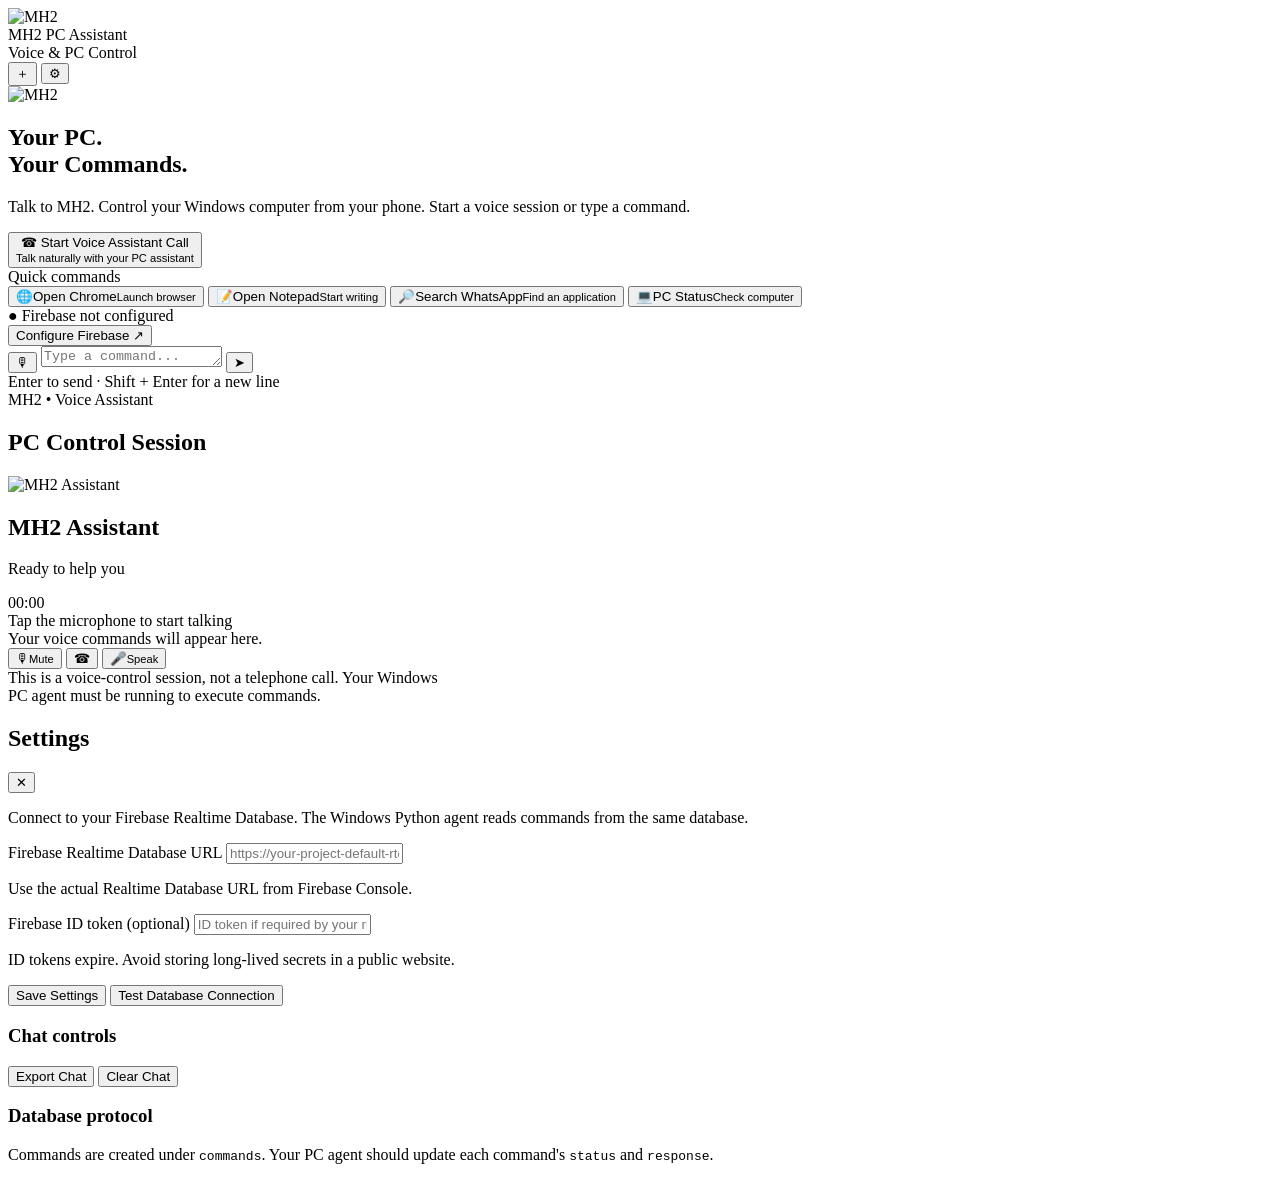
==== code/App/index.html @ 04223aa9 "Refactor index.html for improved structure and styling" ====
<!--under construction-->
<!DOCTYPE html>
<html lang="en">
<head>
<meta charset="UTF-8">
<meta name="viewport" content="width=device-width, initial-scale=1, viewport-fit=cover">
<meta name="theme-color" content="#051F20">
<meta name="description" content="MH2 PC Assistant - Voice control for your Windows PC.">
<title>MH2 PC Assistant</title>
<link rel="icon" href="https://i.pinimg.com/736x/78/8f/4a/788f4aac6662168309239d653f205979.jpg">
<link rel="preconnect" href="https://fonts.googleapis.com">
<link href="https://fonts.googleapis.com/css2?family=Inter:wght@400;500;600;700;800&display=swap" rel="stylesheet">
  
<link rel="stylesheet" herf="style.css">
  
</head>
<body>

<div class="app">
  <header class="header">
    <img class="logo" src="https://i.pinimg.com/736x/78/8f/4a/788f4aac6662168309239d653f205979.jpg" alt="MH2">
    <div class="brand">
      <div class="brand-name">MH2 PC Assistant</div>
      <div class="brand-sub"><span class="dot"></span><span id="headerStatus">Voice & PC Control</span></div>
    </div>
    <button class="icon-btn" id="newChatBtn" title="New chat" aria-label="New chat">＋</button>
    <button class="icon-btn" id="settingsBtn" title="Settings" aria-label="Settings">⚙</button>
  </header>

  <main class="chat" id="chat" aria-live="polite">
    <section class="welcome" id="welcome">
      <img class="hero-logo" src="https://i.pinimg.com/736x/78/8f/4a/788f4aac6662168309239d653f205979.jpg" alt="MH2">
      <h1>Your PC.<br><span>Your Commands.</span></h1>
      <p>Talk to MH2. Control your Windows computer from your phone. Start a voice session or type a command.</p>

      <div class="call-action">
        <button class="call-btn" id="startCallBtn">
          <span class="phone">☎</span>
          <span>Start Voice Assistant Call<br><small style="font-weight:400;color:var(--muted)">Talk naturally with your PC assistant</small></span>
        </button>
      </div>

      <div class="section-title">Quick commands</div>
      <div class="quick-grid">
        <button class="quick-btn" data-command="Open Chrome"><span class="quick-icon">🌐</span><span>Open Chrome<small>Launch browser</small></span></button>
        <button class="quick-btn" data-command="Open Notepad"><span class="quick-icon">📝</span><span>Open Notepad<small>Start writing</small></span></button>
        <button class="quick-btn" data-command="Search WhatsApp"><span class="quick-icon">🔎</span><span>Search WhatsApp<small>Find an application</small></span></button>
        <button class="quick-btn" data-command="Check PC status"><span class="quick-icon">💻</span><span>PC Status<small>Check computer</small></span></button>
      </div>
    </section>
    <div id="messages"></div>
  </main>

  <footer class="composer-wrap">
    <div class="connection-bar">
      <div class="connection-text" id="connectionText">● Firebase not configured</div>
      <button class="text-btn" id="connectionSettings">Configure Firebase ↗</button>
    </div>
    <form class="composer" id="composer">
      <button class="mic-btn" type="button" id="micBtn" title="Voice input" aria-label="Voice input">🎙</button>
      <textarea id="messageInput" rows="1" maxlength="3000" placeholder="Type a command..." aria-label="Command"></textarea>
      <button class="send-btn" id="sendBtn" type="submit" aria-label="Send">➤</button>
    </form>
    <div class="hint">Enter to send · Shift + Enter for a new line</div>
  </footer>
</div>

<!-- Phone-style call interface -->
<section class="call-screen" id="callScreen" aria-label="Voice assistant call">
  <div class="call-top">
    <div class="eyebrow">MH2 • Voice Assistant</div>
    <h2>PC Control Session</h2>
  </div>

  <div class="call-profile">
    <div class="call-avatar-wrap" id="callAvatarWrap">
      <img class="call-avatar" src="https://i.pinimg.com/736x/78/8f/4a/788f4aac6662168309239d653f205979.jpg" alt="MH2 Assistant">
    </div>
    <h1>MH2 Assistant</h1>
    <p id="callSubtitle">Ready to help you</p>
    <div class="call-timer" id="callTimer">00:00</div>
    <div class="voice-visual" aria-hidden="true">
      <span></span><span></span><span></span><span></span><span></span>
      <span></span><span></span><span></span><span></span><span></span>
      <span></span><span></span><span></span>
    </div>
    <div class="call-status" id="callStatus">Tap the microphone to start talking</div>
  </div>

  <div style="width:100%;max-width:430px">
    <div class="call-transcript" id="callTranscript">Your voice commands will appear here.</div>
    <div class="call-controls">
      <button class="call-control" id="callMuteBtn" aria-label="Mute voice">🎙<small id="muteLabel">Mute</small></button>
      <button class="end-call" id="endCallBtn" aria-label="End call">☎</button>
      <button class="call-control" id="callListenBtn" aria-label="Start listening">🎤<small>Speak</small></button>
    </div>
    <div class="call-note">This is a voice-control session, not a telephone call. Your Windows PC agent must be running to execute commands.</div>
  </div>
</section>

<div class="modal-backdrop" id="settingsModal" role="dialog" aria-modal="true" aria-labelledby="settingsTitle">
  <div class="modal">
    <div class="modal-head">
      <h2 id="settingsTitle">Settings</h2>
      <button class="icon-btn" id="closeSettings" aria-label="Close">✕</button>
    </div>
    <p>Connect to your Firebase Realtime Database. The Windows Python agent reads commands from the same database.</p>

    <form id="settingsForm">
      <label class="field-label" for="databaseUrl">Firebase Realtime Database URL</label>
      <input class="field" id="databaseUrl" type="url" placeholder="https://your-project-default-rtdb.firebaseio.com" required>
      <p class="field-note">Use the actual Realtime Database URL from Firebase Console.</p>

      <label class="field-label" for="authToken">Firebase ID token (optional)</label>
      <input class="field" id="authToken" type="password" autocomplete="off" placeholder="ID token if required by your rules">
      <p class="field-note">ID tokens expire. Avoid storing long-lived secrets in a public website.</p>

      <button class="primary" type="submit">Save Settings</button>
      <button class="secondary" type="button" id="testConnection">Test Database Connection</button>
    </form>

    <div class="settings-section">
      <h3>Chat controls</h3>
      <div class="modal-actions">
        <button class="secondary" type="button" id="exportChat">Export Chat</button>
        <button class="secondary" type="button" id="clearChat">Clear Chat</button>
      </div>
    </div>

    <div class="settings-section">
      <h3>Database protocol</h3>
      <p>Commands are created under <code>commands</code>. Your PC agent should update each command's <code>status</code> and <code>response</code>.</p>
    </div>
  </div>
</div>

<div class="toast" id="toast" role="status"></div>

<script>
"use strict";

const $ = id => document.getElementById(id);
const ICON = "https://i.pinimg.com/736x/78/8f/4a/788f4aac6662168309239d653f205979.jpg";

const STORAGE = {
  url: "mh2_pc_assistant_database_url",
  token: "mh2_pc_assistant_auth_token",
  messages: "mh2_pc_assistant_chat_history"
};

//* under construction*//
</script>
</body>
</html>
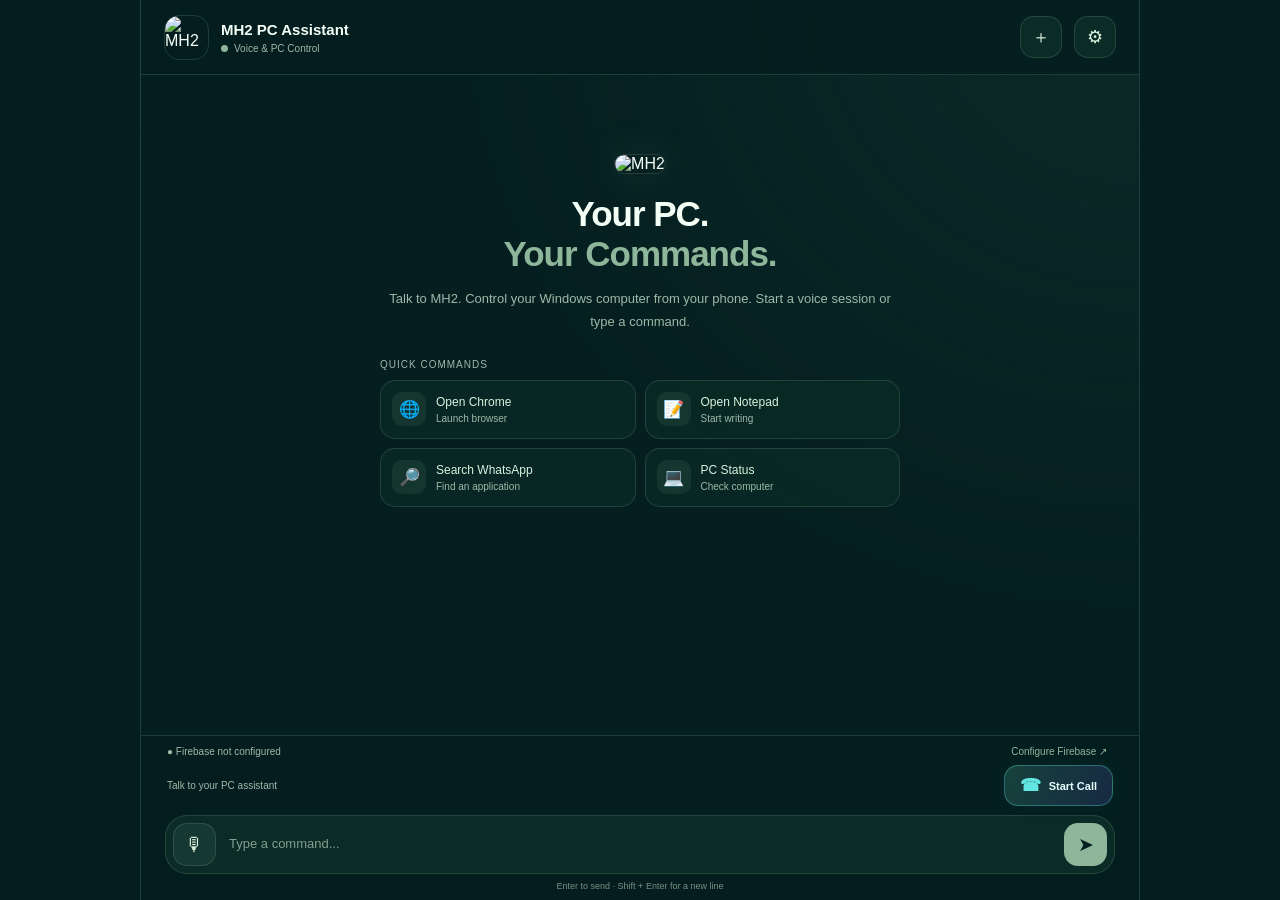
==== commit 124c3e00: "Update index.html" ====
--- a/code/App/index.html
+++ b/code/App/index.html
@@ -1,5 +1,4 @@
 
-<!--under construction-->
 <!DOCTYPE html>
 <html lang="en">
 <head>
@@ -11,12 +10,312 @@
 <link rel="icon" href="https://i.pinimg.com/736x/78/8f/4a/788f4aac6662168309239d653f205979.jpg">
 <link rel="preconnect" href="https://fonts.googleapis.com">
 <link href="https://fonts.googleapis.com/css2?family=Inter:wght@400;500;600;700;800&display=swap" rel="stylesheet">
-  
-<link rel="stylesheet" herf="style.css">
-  
+
+<style>
+:root {
+  --bg:#051F20;
+  --panel:#0B2B26;
+  --panel2:#163832;
+  --green:#8EB69B;
+  --light:#DAF1DE;
+  --muted:#9db9a8;
+  --line:rgba(142,182,155,.2);
+  --red:#ef6464;
+  --cyan:#63e6e2;
+  --violet:#a78bfa;
+}
+* { box-sizing:border-box }
+html,body {
+  margin:0;width:100%;height:100%;
+  background:var(--bg);color:#f4fff6;
+  font-family:Inter,Arial,sans-serif
+}
+body { overflow:hidden }
+button,textarea,input { font:inherit }
+button { cursor:pointer;touch-action:manipulation }
+button:focus-visible,textarea:focus-visible,input:focus-visible {
+  outline:2px solid var(--cyan);outline-offset:3px
+}
+button:disabled { opacity:.5;cursor:not-allowed }
+button:active { transform:scale(.96) }
+.app {
+  height:100dvh;max-width:1000px;margin:auto;
+  display:flex;flex-direction:column;position:relative;
+  background:radial-gradient(ellipse at top right,#16383266,transparent 48%),var(--bg)
+}
+.header {
+  min-height:75px;flex-shrink:0;display:flex;align-items:center;
+  gap:12px;padding:12px 16px;
+  padding-top:max(12px,env(safe-area-inset-top));
+  border-bottom:1px solid var(--line);background:#051f20ed;z-index:3
+}
+.logo {
+  width:45px;height:45px;object-fit:cover;
+  border-radius:15px;border:1px solid var(--line)
+}
+.brand { flex:1;min-width:0 }
+.brand-name { font-size:15px;font-weight:800 }
+.brand-sub {
+  display:flex;align-items:center;gap:6px;
+  margin-top:5px;color:var(--muted);font-size:10px
+}
+.dot { width:7px;height:7px;border-radius:50%;background:var(--green) }
+.icon-btn {
+  width:42px;height:42px;border-radius:14px;
+  border:1px solid var(--line);background:var(--panel);
+  color:var(--light);font-size:18px
+}
+.chat { flex:1;min-height:0;overflow-y:auto;padding:20px 15px;scroll-behavior:smooth }
+.welcome { max-width:520px;margin:6vh auto 28px;text-align:center }
+.hero-logo {
+  width:82px;height:82px;object-fit:cover;border-radius:26px;
+  border:1px solid var(--line);box-shadow:0 0 40px #8eb69b20
+}
+h1 { font-size:clamp(25px,5vw,35px);letter-spacing:-1px;margin:20px 0 10px }
+.welcome h1 span { color:var(--green) }
+.welcome p { font-size:13px;line-height:1.8;color:var(--muted) }
+.section-title {
+  text-align:left;font-size:10px;letter-spacing:1px;text-transform:uppercase;
+  color:var(--muted);margin:25px 0 10px
+}
+.quick-grid { display:grid;grid-template-columns:repeat(2,minmax(0,1fr));gap:9px }
+.quick-btn {
+  display:flex;align-items:center;gap:10px;min-height:59px;text-align:left;
+  padding:11px;border:1px solid var(--line);border-radius:15px;
+  background:#0b2b26b8;color:var(--light);font-size:12px
+}
+.quick-btn:hover { border-color:var(--green) }
+.quick-icon {
+  width:34px;height:34px;display:grid;place-items:center;
+  border-radius:10px;background:#8eb69b19;font-size:17px
+}
+.quick-btn small { display:block;color:var(--muted);font-size:10px;margin-top:4px }
+.message-row { display:flex;align-items:flex-end;gap:9px;margin:0 0 18px }
+.message-row.user { flex-direction:row-reverse }
+.avatar { width:32px;height:32px;object-fit:cover;border-radius:11px;flex-shrink:0 }
+.bot-avatar {
+  display:grid;place-items:center;background:var(--panel2);
+  border:1px solid var(--line)
+}
+.message-content { max-width:min(82%,600px);min-width:0 }
+.message-label { font-size:10px;color:var(--muted);margin:0 0 5px 3px }
+.user .message-label { text-align:right }
+.bubble {
+  padding:11px 14px;border:1px solid var(--line);
+  border-radius:5px 16px 16px 16px;background:var(--panel);
+  font-size:13px;line-height:1.7;white-space:pre-wrap;overflow-wrap:anywhere
+}
+.user .bubble { background:var(--panel2);border-radius:16px 5px 16px 16px }
+.meta { font-size:9px;color:var(--muted);margin:5px 3px }
+.user .meta { text-align:right }
+.msg-status { color:var(--green);font-size:10px;margin-top:5px }
+.composer-wrap {
+  flex-shrink:0;padding:9px 13px;
+  padding-bottom:max(9px,env(safe-area-inset-bottom));
+  border-top:1px solid var(--line);background:#051f20f5
+}
+.connection-bar {
+  display:flex;align-items:center;justify-content:space-between;
+  gap:8px;margin:0 2px 7px;font-size:10px;color:var(--muted)
+}
+.connection-text { overflow:hidden;text-overflow:ellipsis;white-space:nowrap }
+.text-btn { border:0;background:none;color:var(--green);font-size:10px }
+.composer { display:flex;align-items:flex-end;gap:8px;padding:7px;border:1px solid var(--line);border-radius:22px;background:var(--panel) }
+.composer:focus-within { border-color:#8eb69b88 }
+textarea {
+  flex:1;min-width:0;max-height:130px;min-height:42px;resize:none;
+  border:0;outline:0;background:transparent;color:#fff;
+  padding:10px 5px;font-size:13px;line-height:1.5
+}
+textarea::placeholder { color:#829e8e }
+.send-btn,.mic-btn {
+  width:43px;height:43px;flex-shrink:0;border:0;border-radius:14px;
+  display:grid;place-items:center;font-size:19px
+}
+.send-btn { background:var(--green);color:var(--bg) }
+.mic-btn { background:var(--panel2);color:var(--light);border:1px solid var(--line) }
+.mic-btn.recording { background:#7e3434;animation:pulse 1.2s infinite }
+.hint { text-align:center;font-size:9px;color:#759182;margin-top:7px }
+
+/* Call shortcut above the composer */
+.call-shortcut {
+  display:flex;align-items:center;justify-content:space-between;gap:10px;
+  padding:0 2px 9px
+}
+.call-shortcut-label { font-size:10px;color:var(--muted) }
+.call-shortcut-btn {
+  display:flex;align-items:center;justify-content:center;gap:8px;
+  border:1px solid #63e6e255;border-radius:14px;padding:9px 15px;
+  color:#e9ffff;background:linear-gradient(110deg,#16423c,#172a43);
+  box-shadow:0 0 18px #63e6e20b;transition:.2s;font-size:11px;font-weight:700
+}
+.call-shortcut-btn:hover {
+  border-color:var(--cyan);box-shadow:0 0 22px #63e6e225;transform:translateY(-1px)
+}
+.call-shortcut-btn .phone-icon { font-size:17px;color:var(--cyan) }
+.call-shortcut-btn.calling .phone-icon { animation:ringPhone 1s infinite }
+
+/* Full-screen smartphone call interface */
+.call-screen {
+  position:fixed;inset:0;z-index:40;display:none;flex-direction:column;
+  align-items:center;overflow-y:auto;overscroll-behavior:contain;
+  padding:22px 22px max(20px,env(safe-area-inset-bottom));
+  background:
+    radial-gradient(ellipse at 50% 18%,#31436e 0%,#183d3a 27%,#0b242a 57%,#051116 100%);
+  opacity:0;transition:opacity .25s
+}
+.call-screen.open { display:flex;opacity:1 }
+.call-top { text-align:center;width:100%;flex-shrink:0 }
+.call-top .eyebrow {
+  font-size:10px;letter-spacing:2px;color:var(--cyan);text-transform:uppercase
+}
+.call-top h2 { font-size:15px;margin:10px 0 0 }
+.call-mode { margin-top:9px;font-size:10px;color:#a9c7d1 }
+.call-profile {
+  display:flex;flex-direction:column;align-items:center;text-align:center;
+  margin:auto 0 14px;padding-top:20px
+}
+.call-avatar-wrap { position:relative;width:116px;height:116px;margin-bottom:21px }
+.call-avatar {
+  width:116px;height:116px;object-fit:cover;border-radius:50%;
+  border:2px solid #63e6e277;box-shadow:0 0 0 9px #63e6e20a,0 0 55px #63e6e21d
+}
+.call-avatar-wrap.active:before,.call-avatar-wrap.active:after {
+  content:"";position:absolute;inset:-9px;border:1px solid #63e6e255;
+  border-radius:50%;animation:ring 2.4s infinite;pointer-events:none
+}
+.call-avatar-wrap.active:after { animation-delay:1.2s }
+.call-profile h1 { font-size:27px;letter-spacing:-.6px;margin:0 0 8px }
+.call-profile p { font-size:12px;color:#a9c7d1;margin:0;min-height:18px }
+.call-timer {
+  font-size:13px;color:var(--cyan);margin-top:15px;
+  font-variant-numeric:tabular-nums;letter-spacing:1px
+}
+.voice-visual {
+  height:39px;display:flex;align-items:center;justify-content:center;
+  gap:4px;margin:8px 0
+}
+.voice-visual span {
+  display:block;width:3px;height:6px;border-radius:6px;
+  background:var(--cyan);opacity:.8
+}
+.call-screen.listening .voice-visual span { animation:wave .65s ease-in-out infinite alternate }
+.call-screen.listening .voice-visual span:nth-child(2n) { animation-delay:.2s }
+.call-screen.listening .voice-visual span:nth-child(3n) { animation-delay:.4s }
+.call-status { font-size:11px;color:#b1c9d1;min-height:17px;text-align:center }
+.call-transcript {
+  width:100%;max-width:430px;max-height:88px;overflow-y:auto;
+  padding:10px 13px;border:1px solid #63e6e222;border-radius:15px;
+  background:#05131b65;font-size:11px;line-height:1.7;text-align:center;
+  color:#e4f7f7;white-space:pre-wrap
+}
+.call-controls {
+  display:flex;align-items:flex-start;justify-content:center;
+  gap:clamp(10px,4vw,23px);margin-top:20px
+}
+.call-control-wrap { width:64px;text-align:center }
+.call-control {
+  width:56px;height:56px;border:1px solid #b8d8df26;border-radius:50%;
+  background:#e5f9ff12;color:#eafcff;font-size:20px;
+  display:grid;place-items:center;margin:auto;transition:.2s
+}
+.call-control:hover { background:#63e6e222;border-color:#63e6e288 }
+.call-control.active { background:#63e6e2;color:#052223;border-color:var(--cyan) }
+.control-label { display:block;font-size:9px;color:#c2d5d9;margin-top:8px }
+.end-call {
+  width:62px;height:62px;border:0;border-radius:50%;
+  background:#ee4655;color:white;font-size:25px;
+  box-shadow:0 8px 28px #e34f583b;transition:.2s
+}
+.end-call:hover { background:#ff5966;box-shadow:0 0 25px #e34f5855 }
+.call-note { font-size:9px;color:#799ba2;text-align:center;margin-top:16px;line-height:1.6;max-width:310px }
+
+/* Dial pad */
+.dialpad {
+  display:none;width:100%;max-width:310px;margin-top:17px;
+  grid-template-columns:repeat(3,1fr);gap:9px
+}
+.dialpad.open { display:grid;animation:fadeUp .2s ease }
+.dial-key {
+  height:47px;border-radius:15px;border:1px solid #a5d6df1c;
+  background:#e4fbff0c;color:#f1ffff;font-size:20px;transition:.15s
+}
+.dial-key small { display:block;font-size:8px;color:#a7c6ce;margin-top:1px }
+.dial-key:hover { border-color:var(--cyan);background:#63e6e219 }
+.recording-indicator {
+  display:none;align-items:center;justify-content:center;gap:7px;
+  margin-top:10px;color:#ff8e98;font-size:10px
+}
+.recording-indicator.active { display:flex }
+.recording-dot { width:7px;height:7px;border-radius:50%;background:#ff4c5d;animation:pulse 1s infinite }
+
+/* Settings */
+.modal-backdrop {
+  position:fixed;inset:0;z-index:50;display:none;align-items:flex-end;
+  justify-content:center;padding:12px;background:#000b;backdrop-filter:blur(7px)
+}
+.modal-backdrop.open { display:flex }
+.modal {
+  width:100%;max-width:470px;max-height:90dvh;overflow-y:auto;
+  border:1px solid var(--line);border-radius:24px;background:var(--panel);padding:21px
+}
+.modal-head { display:flex;align-items:center;justify-content:space-between }
+.modal h2 { font-size:19px;margin:0 }
+.modal p { font-size:12px;line-height:1.8;color:var(--muted) }
+.field-label { display:block;font-size:11px;margin:17px 0 7px;color:var(--light) }
+.field {
+  width:100%;padding:12px;border:1px solid var(--line);
+  border-radius:12px;background:var(--bg);color:white;font-size:12px
+}
+.field-note { font-size:10px!important }
+.primary,.secondary { width:100%;padding:12px;border-radius:12px;margin-top:10px;font-size:12px;font-weight:700 }
+.primary { background:var(--green);color:var(--bg);border:0 }
+.secondary { background:transparent;color:var(--light);border:1px solid var(--line) }
+.modal-actions { display:grid;grid-template-columns:1fr 1fr;gap:8px;margin-top:8px }
+.modal-actions button { margin:0 }
+.settings-section { border-top:1px solid var(--line);margin-top:20px;padding-top:14px }
+.settings-section h3 { font-size:12px }
+.settings-section p { font-size:11px }
+.toast {
+  position:fixed;bottom:105px;left:50%;transform:translate(-50%,12px);
+  opacity:0;pointer-events:none;background:var(--light);color:var(--bg);
+  padding:11px 16px;border-radius:12px;font-size:11px;font-weight:700;
+  z-index:80;transition:.2s;max-width:90%;text-align:center
+}
+.toast.show { opacity:1;transform:translate(-50%,0) }
+
+@keyframes ring { 0%{transform:scale(.92);opacity:.7} 100%{transform:scale(1.27);opacity:0} }
+@keyframes wave { from{height:5px} to{height:27px} }
+@keyframes pulse { 50%{box-shadow:0 0 0 5px #be4b4b22} }
+@keyframes ringPhone { 0%,100%{transform:rotate(0)} 25%{transform:rotate(-14deg)} 75%{transform:rotate(14deg)} }
+@keyframes fadeUp { from{opacity:0;transform:translateY(7px)} to{opacity:1;transform:translateY(0)} }
+
+@media(min-width:650px) {
+  .app { border-left:1px solid var(--line);border-right:1px solid var(--line) }
+  .header { padding-left:23px;padding-right:23px }
+  .chat { padding:25px 26px }
+  .composer-wrap { padding-left:24px;padding-right:24px }
+  .modal-backdrop { align-items:center }
+  .call-screen { justify-content:space-between;padding-top:27px }
+  .call-profile { margin:12px 0 }
+}
+@media(max-width:380px) {
+  .header { padding-left:9px;padding-right:9px }
+  .brand-name { font-size:13px }
+  .icon-btn { width:38px;height:38px }
+  .call-controls { gap:7px }
+  .call-control-wrap { width:57px }
+  .call-control { width:51px;height:51px }
+  .end-call { width:57px;height:57px }
+  .call-profile h1 { font-size:24px }
+}
+@media(prefers-reduced-motion:reduce) {
+  *,*::before,*::after { animation-duration:.01ms!important;transition-duration:.01ms!important }
+}
+</style>
 </head>
+
 <body>
-
 <div class="app">
   <header class="header">
     <img class="logo" src="https://i.pinimg.com/736x/78/8f/4a/788f4aac6662168309239d653f205979.jpg" alt="MH2">
@@ -33,14 +332,6 @@
       <img class="hero-logo" src="https://i.pinimg.com/736x/78/8f/4a/788f4aac6662168309239d653f205979.jpg" alt="MH2">
       <h1>Your PC.<br><span>Your Commands.</span></h1>
       <p>Talk to MH2. Control your Windows computer from your phone. Start a voice session or type a command.</p>
-
-      <div class="call-action">
-        <button class="call-btn" id="startCallBtn">
-          <span class="phone">☎</span>
-          <span>Start Voice Assistant Call<br><small style="font-weight:400;color:var(--muted)">Talk naturally with your PC assistant</small></span>
-        </button>
-      </div>
-
       <div class="section-title">Quick commands</div>
       <div class="quick-grid">
         <button class="quick-btn" data-command="Open Chrome"><span class="quick-icon">🌐</span><span>Open Chrome<small>Launch browser</small></span></button>
@@ -57,6 +348,12 @@
       <div class="connection-text" id="connectionText">● Firebase not configured</div>
       <button class="text-btn" id="connectionSettings">Configure Firebase ↗</button>
     </div>
+    <div class="call-shortcut">
+      <span class="call-shortcut-label">Talk to your PC assistant</span>
+      <button class="call-shortcut-btn" id="startCallBtn" aria-label="Start assistant call">
+        <span class="phone-icon">☎</span><span>Start Call</span>
+      </button>
+    </div>
     <form class="composer" id="composer">
       <button class="mic-btn" type="button" id="micBtn" title="Voice input" aria-label="Voice input">🎙</button>
       <textarea id="messageInput" rows="1" maxlength="3000" placeholder="Type a command..." aria-label="Command"></textarea>
@@ -66,36 +363,75 @@
   </footer>
 </div>
 
-<!-- Phone-style call interface -->
-<section class="call-screen" id="callScreen" aria-label="Voice assistant call">
+<!-- Smartphone-style call screen -->
+<section class="call-screen" id="callScreen" aria-label="Voice assistant call" aria-hidden="true">
   <div class="call-top">
-    <div class="eyebrow">MH2 • Voice Assistant</div>
-    <h2>PC Control Session</h2>
+    <div class="eyebrow">MH2 • PERSONAL ASSISTANT</div>
+    <h2>MH2 PC Assistant</h2>
+    <div class="call-mode">Simulated local voice session</div>
   </div>
 
   <div class="call-profile">
     <div class="call-avatar-wrap" id="callAvatarWrap">
-      <img class="call-avatar" src="https://i.pinimg.com/736x/78/8f/4a/788f4aac6662168309239d653f205979.jpg" alt="MH2 Assistant">
+      <img class="call-avatar" src="https://i.pinimg.com/736x/78/8f/4a/788f4aac6662168309239d653f205979.jpg" alt="MH2 PC Assistant">
     </div>
-    <h1>MH2 Assistant</h1>
-    <p id="callSubtitle">Ready to help you</p>
+    <h1>MH2 PC Assistant</h1>
+    <p id="callSubtitle">Preparing call...</p>
     <div class="call-timer" id="callTimer">00:00</div>
-    <div class="voice-visual" aria-hidden="true">
+    <div class="voice-visual" id="voiceVisual" aria-hidden="true">
       <span></span><span></span><span></span><span></span><span></span>
       <span></span><span></span><span></span><span></span><span></span>
       <span></span><span></span><span></span>
     </div>
-    <div class="call-status" id="callStatus">Tap the microphone to start talking</div>
+    <div class="call-status" id="callStatus">Connecting...</div>
   </div>
 
-  <div style="width:100%;max-width:430px">
-    <div class="call-transcript" id="callTranscript">Your voice commands will appear here.</div>
+  <div style="width:100%;max-width:430px;margin-top:auto">
+    <div class="call-transcript" id="callTranscript">Starting your voice session...</div>
+    <div class="recording-indicator" id="recordingIndicator">
+      <span class="recording-dot"></span><span>Recording active</span>
+    </div>
+
+    <div class="dialpad" id="dialpad" aria-label="Dial pad">
+      <button class="dial-key" data-digit="1">1<small>&nbsp;</small></button>
+      <button class="dial-key" data-digit="2">2<small>ABC</small></button>
+      <button class="dial-key" data-digit="3">3<small>DEF</small></button>
+      <button class="dial-key" data-digit="4">4<small>GHI</small></button>
+      <button class="dial-key" data-digit="5">5<small>JKL</small></button>
+      <button class="dial-key" data-digit="6">6<small>MNO</small></button>
+      <button class="dial-key" data-digit="7">7<small>PQRS</small></button>
+      <button class="dial-key" data-digit="8">8<small>TUV</small></button>
+      <button class="dial-key" data-digit="9">9<small>WXYZ</small></button>
+      <button class="dial-key" data-digit="*">*</button>
+      <button class="dial-key" data-digit="0">0<small>+</small></button>
+      <button class="dial-key" data-digit="#">#</button>
+    </div>
+
     <div class="call-controls">
-      <button class="call-control" id="callMuteBtn" aria-label="Mute voice">🎙<small id="muteLabel">Mute</small></button>
-      <button class="end-call" id="endCallBtn" aria-label="End call">☎</button>
-      <button class="call-control" id="callListenBtn" aria-label="Start listening">🎤<small>Speak</small></button>
+      <div class="call-control-wrap">
+        <button class="call-control" id="callMuteBtn" aria-label="Mute microphone" aria-pressed="false">🎙</button>
+        <span class="control-label" id="muteLabel">Mute</span>
+      </div>
+      <div class="call-control-wrap">
+        <button class="end-call" id="endCallBtn" aria-label="End call">☎</button>
+        <span class="control-label">End call</span>
+      </div>
+      <div class="call-control-wrap">
+        <button class="call-control" id="callSpeakerBtn" aria-label="Toggle speaker mode" aria-pressed="false">🔊</button>
+        <span class="control-label" id="speakerLabel">Speaker</span>
+      </div>
+      <div class="call-control-wrap">
+        <button class="call-control" id="callDialBtn" aria-label="Toggle dial pad" aria-pressed="false">▦</button>
+        <span class="control-label">Keypad</span>
+      </div>
+      <div class="call-control-wrap">
+        <button class="call-control" id="callRecordBtn" aria-label="Start call recording" aria-pressed="false">⏺</button>
+        <span class="control-label" id="recordLabel">Record</span>
+      </div>
     </div>
-    <div class="call-note">This is a voice-control session, not a telephone call. Your Windows PC agent must be running to execute commands.</div>
+    <div class="call-note" id="callNote">
+      Local voice session, not a telephone call. Speaker mode cannot force hardware routing in every browser.
+    </div>
   </div>
 </section>
 
@@ -106,20 +442,16 @@
       <button class="icon-btn" id="closeSettings" aria-label="Close">✕</button>
     </div>
     <p>Connect to your Firebase Realtime Database. The Windows Python agent reads commands from the same database.</p>
-
     <form id="settingsForm">
       <label class="field-label" for="databaseUrl">Firebase Realtime Database URL</label>
       <input class="field" id="databaseUrl" type="url" placeholder="https://your-project-default-rtdb.firebaseio.com" required>
       <p class="field-note">Use the actual Realtime Database URL from Firebase Console.</p>
-
       <label class="field-label" for="authToken">Firebase ID token (optional)</label>
       <input class="field" id="authToken" type="password" autocomplete="off" placeholder="ID token if required by your rules">
       <p class="field-note">ID tokens expire. Avoid storing long-lived secrets in a public website.</p>
-
       <button class="primary" type="submit">Save Settings</button>
       <button class="secondary" type="button" id="testConnection">Test Database Connection</button>
     </form>
-
     <div class="settings-section">
       <h3>Chat controls</h3>
       <div class="modal-actions">
@@ -127,10 +459,9 @@
         <button class="secondary" type="button" id="clearChat">Clear Chat</button>
       </div>
     </div>
-
     <div class="settings-section">
       <h3>Database protocol</h3>
-      <p>Commands are created under <code>commands</code>. Your PC agent should update each command's <code>status</code> and <code>response</code>.</p>
+      <p>Commands are created under <code>commands</code>. The PC agent should update each command's <code>status</code> and <code>response</code>.</p>
     </div>
   </div>
 </div>
@@ -149,7 +480,1940 @@
   messages: "mh2_pc_assistant_chat_history"
 };
 
-//* under construction*//
+const DATABASE_URL_PATTERN = /^https:\/\/[a-zA-Z0-9.-]+(?::\d+)?$/;
+const POLL_INTERVAL_MS = 1500;
+const COMMAND_TIMEOUT_MS = 45000;
+const DEFAULT_CONFIRMATION_SECONDS = 60;
+
+const STATUS_LABELS = {
+  queued: "Waiting for PC agent",
+  sent: "Sent to Firebase",
+  processing: "PC is processing",
+  completed: "Completed",
+  error: "Failed"
+};
+
+const state = {
+  databaseUrl: localStorage.getItem(STORAGE.url) || "",
+  authToken: localStorage.getItem(STORAGE.token) || "",
+  messages: [],
+  sending: false,
+  recognition: null,
+  recognitionBusy: false,
+  recording: false,
+  voiceSupported: false,
+  micPermissionDenied: false,
+  callActive: false,
+  callConnecting: false,
+  callConnected: false,
+  muted: false,
+  speakerMode: false,
+  callStartedAt: 0,
+  callTimer: null,
+  connectTimer: null,
+  pollers: new Map(),
+  awaitingPcResponse: false,
+  waitingForConfirmation: false,
+  pendingDangerousAction: null,
+  confirmPhrase: "",
+  confirmUntil: 0,
+  lastCommand: "",
+  audioContext: null,
+  ringOscillators: [],
+  ringLoopTimer: null,
+  recordingStream: null,
+  mediaRecorder: null,
+  recordingChunks: [],
+  recordedBlob: null,
+  callGeneration: 0,
+  speechGeneration: 0,
+  recognitionGeneration: 0,
+  listenTimer: null,
+  nextListenDelay: 0,
+  speechPromiseResolve: null,
+  activeCommandCount: 0,
+  typingMode: false,
+  typingText: "",
+  typingTarget: "",
+  lastCommandId: ""
+};
+
+try {
+  const history = JSON.parse(localStorage.getItem(STORAGE.messages) || "[]");
+  if (Array.isArray(history)) state.messages = history.slice(-100);
+} catch {
+  state.messages = [];
+}
+
+function toast(message) {
+  const element = $("toast");
+  if (!element) {
+    console.log(message);
+    return;
+  }
+
+  element.textContent = message;
+  element.classList.add("show");
+  clearTimeout(toast.timer);
+  toast.timer = setTimeout(() => element.classList.remove("show"), 2800);
+}
+
+function escapeHTML(value) {
+  return String(value).replace(/[&<>"']/g, ch => ({
+    "&": "&amp;",
+    "<": "&lt;",
+    ">": "&gt;",
+    '"': "&quot;",
+    "'": "&#39;"
+  })[ch]);
+}
+
+function saveHistory() {
+  try {
+    localStorage.setItem(
+      STORAGE.messages,
+      JSON.stringify(state.messages.slice(-100))
+    );
+  } catch {
+    toast("Could not save chat history.");
+  }
+}
+
+function timeLabel(timestamp) {
+  return new Date(timestamp).toLocaleTimeString([], {
+    hour: "2-digit",
+    minute: "2-digit"
+  });
+}
+
+function makeAvatar(role) {
+  return role === "user"
+    ? '<img class="avatar" src="' + ICON + '" alt="You">'
+    : '<div class="avatar bot-avatar">✦</div>';
+}
+
+function buildRow(message) {
+  const row = document.createElement("div");
+  row.className = "message-row " +
+    (message.role === "user" ? "user" : "bot");
+  row.dataset.messageId = message.id;
+
+  row.innerHTML =
+    makeAvatar(message.role) +
+    '<div class="message-content">' +
+      '<div class="message-label">' +
+        (message.role === "user" ? "You" : "MH2 Assistant") +
+      '</div>' +
+      '<div class="bubble">' + escapeHTML(message.text) + '</div>' +
+      '<div class="meta">' + timeLabel(message.timestamp) + '</div>' +
+      (message.status
+        ? '<div class="msg-status">' +
+            escapeHTML(STATUS_LABELS[message.status] || message.status) +
+          '</div>'
+        : "") +
+    '</div>';
+
+  return row;
+}
+
+function renderMessage(message) {
+  if (!$("messages")) return;
+  $("messages").appendChild(buildRow(message));
+}
+
+function renderAll() {
+  if (!$("messages")) return;
+
+  $("messages").replaceChildren();
+
+  if ($("welcome")) {
+    $("welcome").style.display = state.messages.length ? "none" : "";
+  }
+
+  state.messages.forEach(renderMessage);
+  scrollBottom();
+}
+
+function scrollBottom() {
+  requestAnimationFrame(() => {
+    if ($("chat")) $("chat").scrollTop = $("chat").scrollHeight;
+  });
+}
+
+function addMessage(role, text, extra = {}) {
+  const message = {
+    id: crypto.randomUUID
+      ? crypto.randomUUID()
+      : Date.now() + "-" + Math.random(),
+    role,
+    text: String(text),
+    timestamp: Date.now(),
+    ...extra
+  };
+
+  state.messages.push(message);
+  state.messages = state.messages.slice(-100);
+  saveHistory();
+
+  if ($("welcome")) $("welcome").style.display = "none";
+  renderMessage(message);
+  scrollBottom();
+
+  return message;
+}
+
+function updateMessage(id, changes) {
+  const message = state.messages.find(item => item.id === id);
+  if (!message) return;
+
+  Object.assign(message, changes);
+  saveHistory();
+
+  const old = $("messages")?.querySelector(
+    '[data-message-id="' + CSS.escape(id) + '"]'
+  );
+
+  if (!old) return;
+
+  old.replaceWith(buildRow(message));
+}
+
+function databaseEndpoint(path, query = {}) {
+  if (!state.databaseUrl) {
+    throw new Error("Configure Firebase in Settings first.");
+  }
+
+  const base = state.databaseUrl.trim().replace(/\/+$/, "");
+
+  if (!DATABASE_URL_PATTERN.test(base)) {
+    throw new Error("Enter a valid HTTPS Firebase Database URL.");
+  }
+
+  const url = base + "/" +
+    path.replace(/^\/+/, "").replace(/\/+$/, "") + ".json";
+
+  const params = new URLSearchParams();
+
+  if (state.authToken) params.set("auth", state.authToken);
+
+  Object.entries(query).forEach(([key, value]) => {
+    params.set(key, value);
+  });
+
+  const queryString = params.toString();
+  return queryString ? url + "?" + queryString : url;
+}
+
+async function databaseRequest(path, options = {}, query = {}) {
+  const response = await fetch(databaseEndpoint(path, query), {
+    ...options,
+    headers: {
+      "Content-Type": "application/json",
+      ...(options.headers || {})
+    },
+    cache: "no-store"
+  });
+
+  const raw = await response.text();
+  let data = null;
+
+  try {
+    data = raw ? JSON.parse(raw) : null;
+  } catch {
+    data = raw;
+  }
+
+  if (!response.ok) {
+    throw new Error(
+      data && typeof data === "object" && data.error
+        ? data.error
+        : "Firebase HTTP " + response.status
+    );
+  }
+
+  if (data && typeof data === "object" && data.error) {
+    throw new Error(data.error);
+  }
+
+  return data;
+}
+
+function updateConnection(text, mode = "") {
+  if ($("connectionText")) {
+    $("connectionText").textContent = "● " + (
+      text ||
+      (state.databaseUrl
+        ? "Firebase configured"
+        : "Firebase not configured")
+    );
+
+    $("connectionText").style.color =
+      mode === "error" ? "#ef6464" :
+      mode === "connected" ? "var(--green)" :
+      "var(--muted)";
+  }
+
+  if ($("headerStatus")) {
+    $("headerStatus").textContent = state.callActive
+      ? state.callConnected ? "Voice session active" : "Connecting..."
+      : state.databaseUrl ? "Firebase configured" : "Voice & PC Control";
+  }
+}
+
+function updateCallTranscript(text) {
+  if ($("callTranscript")) $("callTranscript").textContent = text;
+}
+
+function setCallSubtitle(text) {
+  if ($("callSubtitle")) $("callSubtitle").textContent = text;
+  if ($("callStatus")) $("callStatus").textContent = text;
+}
+
+function startCallTimer() {
+  clearInterval(state.callTimer);
+  state.callStartedAt = Date.now();
+
+  if ($("callTimer")) $("callTimer").textContent = "00:00";
+
+  state.callTimer = setInterval(() => {
+    if (!state.callActive || !state.callConnected) return;
+
+    const elapsed = Math.floor(
+      (Date.now() - state.callStartedAt) / 1000
+    );
+
+    if ($("callTimer")) {
+      $("callTimer").textContent =
+        String(Math.floor(elapsed / 60)).padStart(2, "0") + ":" +
+        String(elapsed % 60).padStart(2, "0");
+    }
+  }, 1000);
+}
+
+function cancelListenRestart() {
+  clearTimeout(state.listenTimer);
+  state.listenTimer = null;
+}
+
+function clearConfirmation() {
+  state.waitingForConfirmation = false;
+  state.pendingDangerousAction = null;
+  state.confirmPhrase = "";
+  state.confirmUntil = 0;
+}
+
+function stopSpeech() {
+  state.speechGeneration++;
+
+  if ("speechSynthesis" in window) {
+    window.speechSynthesis.cancel();
+  }
+
+  if (state.speechPromiseResolve) {
+    const resolve = state.speechPromiseResolve;
+    state.speechPromiseResolve = null;
+    resolve(false);
+  }
+}
+
+function splitSpeech(text) {
+  const parts = String(text).replace(/\s+/g, " ").match(/[^.!?]+[.!?]*/g) || [];
+  const chunks = [];
+  let current = "";
+
+  parts.forEach(part => {
+    if (current && (current + part).length > 180) {
+      chunks.push(current.trim());
+      current = part;
+    } else {
+      current += part;
+    }
+  });
+
+  if (current.trim()) chunks.push(current.trim());
+  return chunks;
+}
+
+function speak(text) {
+  if (
+    !("speechSynthesis" in window) ||
+    state.muted ||
+    !state.callActive ||
+    !state.callConnected ||
+    !String(text).trim()
+  ) {
+    return Promise.resolve(false);
+  }
+
+  stopSpeech();
+
+  if (state.recognitionBusy) {
+    try { state.recognition?.abort(); } catch {}
+  }
+
+  const generation = state.callGeneration;
+  const speechId = state.speechGeneration;
+  const chunks = splitSpeech(text);
+
+  if (!chunks.length) return Promise.resolve(false);
+
+  return new Promise(resolve => {
+    let settled = false;
+    let watchdog;
+
+    const finish = result => {
+      if (settled) return;
+      settled = true;
+      clearTimeout(watchdog);
+
+      if (state.speechPromiseResolve === finish) {
+        state.speechPromiseResolve = null;
+      }
+
+      resolve(result);
+    };
+
+    state.speechPromiseResolve = finish;
+
+    watchdog = setTimeout(
+      () => finish(false),
+      Math.max(20000, String(text).length * 250)
+    );
+
+    const stale = () =>
+      generation !== state.callGeneration ||
+      speechId !== state.speechGeneration;
+
+    chunks.forEach((chunk, index) => {
+      const utterance = new SpeechSynthesisUtterance(chunk);
+
+      utterance.lang = "en-US";
+      utterance.rate = 0.96;
+      utterance.pitch = 1.02;
+
+      if (index === 0) {
+        utterance.onstart = () => {
+          if (stale() || !state.callActive) {
+            finish(false);
+            return;
+          }
+
+          setCallSubtitle("MH2 is speaking...");
+          $("callScreen")?.classList.remove("listening");
+        };
+      }
+
+      utterance.onend = () => {
+        if (stale()) {
+          finish(false);
+          return;
+        }
+
+        if (index === chunks.length - 1) {
+          if (state.callActive && state.callConnected && !state.muted) {
+            setCallSubtitle("Ready for your next command");
+          }
+
+          finish(true);
+        }
+      };
+
+      utterance.onerror = () => finish(false);
+
+      try {
+        window.speechSynthesis.speak(utterance);
+      } catch {
+        finish(false);
+      }
+    });
+  });
+}
+
+function resumeCallListening(delay = 700) {
+  cancelListenRestart();
+
+  if (
+    !state.callActive ||
+    !state.callConnected ||
+    state.muted ||
+    state.awaitingPcResponse ||
+    state.micPermissionDenied
+  ) return;
+
+  const generation = state.callGeneration;
+
+  state.listenTimer = setTimeout(() => {
+    state.listenTimer = null;
+
+    if (
+      generation !== state.callGeneration ||
+      !state.callActive ||
+      !state.callConnected ||
+      state.muted ||
+      state.awaitingPcResponse ||
+      state.micPermissionDenied
+    ) return;
+
+    if ("speechSynthesis" in window && window.speechSynthesis.speaking) {
+      resumeCallListening(500);
+      return;
+    }
+
+    startListening(true);
+  }, delay);
+}
+
+function startListening(silent = false) {
+  if (!state.callActive || !state.callConnected) {
+    if (!silent) toast("Wait until the call connects.");
+    return;
+  }
+
+  if (state.muted) {
+    if (!silent) toast("Unmute the microphone first.");
+    return;
+  }
+
+  if (state.awaitingPcResponse) {
+    if (!silent) toast("Wait for the current PC command.");
+    return;
+  }
+
+  if (state.micPermissionDenied) {
+    if (!silent) toast("Allow microphone access in browser settings.");
+    return;
+  }
+
+  if (!state.recognition) {
+    if (!silent) toast("Voice recognition is unavailable.");
+    return;
+  }
+
+  if (state.recognitionBusy) return;
+
+  if ("speechSynthesis" in window && window.speechSynthesis.speaking) {
+    resumeCallListening(600);
+    return;
+  }
+
+  cancelListenRestart();
+
+  try {
+    state.recognitionGeneration++;
+    state.recognition.start();
+  } catch (error) {
+    console.warn(error);
+    resumeCallListening(1200);
+
+    if (!silent) toast("Microphone is busy. Try again shortly.");
+  }
+}
+
+async function startRinging() {
+  stopRinging();
+
+  const AudioContextClass = window.AudioContext || window.webkitAudioContext;
+  if (!AudioContextClass) return;
+
+  try {
+    if (!state.audioContext || state.audioContext.state === "closed") {
+      state.audioContext = new AudioContextClass();
+    }
+
+    await state.audioContext.resume();
+
+    if (!state.callActive || state.callConnected) return;
+
+    const ctx = state.audioContext;
+
+    const ringOnce = () => {
+      if (
+        !state.callActive ||
+        state.callConnected ||
+        ctx.state === "closed"
+      ) return;
+
+      const start = ctx.currentTime;
+      const gain = ctx.createGain();
+
+      gain.gain.setValueAtTime(0.0001, start);
+      gain.gain.linearRampToValueAtTime(0.06, start + 0.04);
+      gain.gain.setValueAtTime(0.06, start + 0.42);
+      gain.gain.linearRampToValueAtTime(0.0001, start + 0.52);
+      gain.gain.setValueAtTime(0.0001, start + 0.62);
+      gain.gain.linearRampToValueAtTime(0.06, start + 0.66);
+      gain.gain.setValueAtTime(0.06, start + 1.04);
+      gain.gain.linearRampToValueAtTime(0.0001, start + 1.14);
+      gain.connect(ctx.destination);
+
+      [440, 480].forEach(freq => {
+        const osc = ctx.createOscillator();
+        osc.type = "sine";
+        osc.frequency.value = freq;
+        osc.connect(gain);
+        osc.start(start);
+        osc.stop(start + 1.16);
+        state.ringOscillators.push(osc);
+
+        osc.onended = () => {
+          try { osc.disconnect(); } catch {}
+          state.ringOscillators =
+            state.ringOscillators.filter(item => item !== osc);
+        };
+      });
+    };
+
+    ringOnce();
+    state.ringLoopTimer = setInterval(ringOnce, 3000);
+  } catch (error) {
+    console.warn(error);
+  }
+}
+
+function stopRinging() {
+  clearInterval(state.ringLoopTimer);
+  state.ringLoopTimer = null;
+
+  state.ringOscillators.forEach(osc => {
+    try { osc.stop(); } catch {}
+    try { osc.disconnect(); } catch {}
+  });
+
+  state.ringOscillators = [];
+}
+
+function showCallScreen() {
+  $("callScreen")?.classList.add("open");
+  $("callScreen")?.setAttribute("aria-hidden", "false");
+  $("startCallBtn")?.classList.add("calling");
+}
+
+function hideCallScreen() {
+  $("callScreen")?.classList.remove("open", "listening");
+  $("callScreen")?.setAttribute("aria-hidden", "true");
+  $("startCallBtn")?.classList.remove("calling");
+}
+
+async function startCall() {
+  if (state.callActive) return;
+
+  if (!state.voiceSupported) {
+    toast("Voice recognition is not supported. Try Chrome or Edge.");
+    return;
+  }
+
+  if (!state.databaseUrl) {
+    openSettings();
+    toast("Configure Firebase before starting a voice session.");
+    return;
+  }
+
+  cancelListenRestart();
+  stopSpeech();
+
+  state.callGeneration++;
+  state.callActive = true;
+  state.callConnecting = true;
+  state.callConnected = false;
+  state.muted = false;
+  state.speakerMode = false;
+  state.awaitingPcResponse = false;
+  state.typingMode = false;
+  state.typingText = "";
+  state.typingTarget = "";
+  state.nextListenDelay = 0;
+  state.micPermissionDenied = false;
+  clearConfirmation();
+
+  showCallScreen();
+
+  $("callAvatarWrap")?.classList.add("active");
+  $("callMuteBtn")?.classList.remove("active");
+  $("callSpeakerBtn")?.classList.remove("active");
+  $("callDialBtn")?.classList.remove("active");
+  $("callRecordBtn")?.classList.remove("active");
+  $("dialpad")?.classList.remove("open");
+
+  $("callMuteBtn")?.setAttribute("aria-pressed", "false");
+  $("callSpeakerBtn")?.setAttribute("aria-pressed", "false");
+  $("callDialBtn")?.setAttribute("aria-pressed", "false");
+
+  if ($("muteLabel")) $("muteLabel").textContent = "Mute";
+  if ($("speakerLabel")) $("speakerLabel").textContent = "Speaker";
+  if ($("callTimer")) $("callTimer").textContent = "00:00";
+
+  updateCallTranscript("Calling MH2 PC Assistant...");
+  setCallSubtitle("Connecting...");
+  updateConnection("Voice session connecting");
+  startRinging();
+
+  const generation = state.callGeneration;
+
+  state.connectTimer = setTimeout(async () => {
+    if (!state.callActive || generation !== state.callGeneration) return;
+
+    stopRinging();
+    state.callConnecting = false;
+    state.callConnected = true;
+
+    startCallTimer();
+    setCallSubtitle("Connected · Local voice session");
+    updateCallTranscript("MH2: Hello.");
+    updateConnection("Voice session active", "connected");
+
+    await speak("Hello. ");
+
+    if (
+      state.callActive &&
+      state.callConnected &&
+      !state.muted &&
+      generation === state.callGeneration
+    ) {
+      setCallSubtitle("Ready for your command");
+      resumeCallListening(700);
+    }
+  }, 1500);
+}
+
+async function endCall() {
+  if (!state.callActive) {
+    hideCallScreen();
+    return;
+  }
+
+  state.callGeneration++;
+  state.callActive = false;
+  state.callConnecting = false;
+  state.callConnected = false;
+  state.recording = false;
+  state.recognitionBusy = false;
+  state.muted = false;
+  state.awaitingPcResponse = false;
+  state.typingMode = false;
+  state.typingText = "";
+  state.nextListenDelay = 0;
+  clearConfirmation();
+
+  cancelListenRestart();
+  clearTimeout(state.connectTimer);
+  state.connectTimer = null;
+
+  stopRinging();
+  stopSpeech();
+  clearInterval(state.callTimer);
+  state.callTimer = null;
+
+  try { state.recognition?.abort(); } catch {}
+  await stopRecording(false);
+
+  $("callAvatarWrap")?.classList.remove("active");
+  $("callMuteBtn")?.classList.remove("active");
+  $("callSpeakerBtn")?.classList.remove("active");
+  $("callRecordBtn")?.classList.remove("active");
+  $("micBtn")?.classList.remove("recording");
+  $("recordingIndicator")?.classList.remove("active");
+
+  if ($("recordLabel")) $("recordLabel").textContent = "Record";
+  if ($("muteLabel")) $("muteLabel").textContent = "Mute";
+
+  $("callMuteBtn")?.setAttribute("aria-pressed", "false");
+  $("callSpeakerBtn")?.setAttribute("aria-pressed", "false");
+
+  hideCallScreen();
+  updateConnection(
+    state.databaseUrl ? "Firebase configured" : "Firebase not configured"
+  );
+
+  toast("Call ended.");
+}
+
+function setupRecognition() {
+  const SpeechRecognition =
+    window.SpeechRecognition || window.webkitSpeechRecognition;
+
+  if (!SpeechRecognition) {
+    state.voiceSupported = false;
+
+    if ($("micBtn")) {
+      $("micBtn").disabled = true;
+      $("micBtn").title = "Use Chrome or Edge for voice recognition";
+    }
+
+    return;
+  }
+
+  state.voiceSupported = true;
+
+  const recognition = new SpeechRecognition();
+  recognition.lang = "en-US";
+  recognition.continuous = false;
+  recognition.interimResults = true;
+  recognition.maxAlternatives = 1;
+  state.recognition = recognition;
+
+  recognition.onstart = () => {
+    state.recording = true;
+    state.recognitionBusy = true;
+    state.micPermissionDenied = false;
+
+    $("micBtn")?.classList.add("recording");
+
+    if (state.callActive && state.callConnected) {
+      $("callScreen")?.classList.add("listening");
+      setCallSubtitle("Listening...");
+    } else if (!state.callActive) {
+      toast("Listening...");
+    }
+  };
+
+  recognition.onresult = event => {
+    let finalText = "";
+    let interimText = "";
+
+    for (let i = event.resultIndex; i < event.results.length; i++) {
+      const transcript = event.results[i][0].transcript;
+
+      if (event.results[i].isFinal) finalText += transcript;
+      else interimText += transcript;
+    }
+
+    if (state.callActive) {
+      updateCallTranscript(
+        finalText ? "You: " + finalText : "You: " + interimText
+      );
+    } else if ($("messageInput")) {
+      $("messageInput").value = finalText || interimText;
+      resizeInput();
+    }
+
+    if (!finalText.trim()) return;
+
+    const command = finalText.trim();
+
+    if (state.callActive) {
+      handleVoiceCommand(command);
+    } else {
+      sendCommand(parseGeneralCommand(command) || command, "voice", command);
+
+      if ($("messageInput")) {
+        $("messageInput").value = "";
+        resizeInput();
+      }
+    }
+
+    try { recognition.stop(); } catch {}
+  };
+
+  recognition.onerror = event => {
+    console.warn("Speech recognition error:", event.error);
+
+    if (
+      event.error === "not-allowed" ||
+      event.error === "service-not-allowed"
+    ) {
+      state.micPermissionDenied = true;
+
+      if (state.callActive) {
+        setCallSubtitle("Microphone permission denied");
+      }
+
+      toast("Allow microphone access in browser settings.");
+      return;
+    }
+
+    if (event.error === "audio-capture") {
+      state.nextListenDelay = 4000;
+
+      if (state.callActive) setCallSubtitle("No microphone detected");
+      toast("Check that your microphone is connected.");
+      return;
+    }
+
+    if (event.error === "network") {
+      state.nextListenDelay = 2500;
+
+      if (state.callActive) {
+        setCallSubtitle("Voice service unavailable. Retrying...");
+      }
+      return;
+    }
+
+    if (
+      event.error !== "aborted" &&
+      event.error !== "no-speech" &&
+      state.callActive
+    ) {
+      setCallSubtitle("Voice error. Retrying...");
+    }
+  };
+
+  recognition.onend = () => {
+    state.recording = false;
+    state.recognitionBusy = false;
+
+    $("micBtn")?.classList.remove("recording");
+    $("callScreen")?.classList.remove("listening");
+
+    const delay = state.nextListenDelay || 700;
+    state.nextListenDelay = 0;
+
+    if (
+      state.callActive &&
+      state.callConnected &&
+      !state.muted &&
+      !state.awaitingPcResponse &&
+      !state.micPermissionDenied
+    ) {
+      resumeCallListening(delay);
+    }
+  };
+}
+
+function normalizeCommand(command) {
+  return String(command || "")
+    .toLowerCase()
+    .trim()
+    .replace(/[.!?,]+$/g, "")
+    .replace(/\s+/g, " ");
+}
+
+function parseTypingCommand(command) {
+  const text = String(command).trim();
+  const lower = normalizeCommand(text);
+
+  if (/^(type end|typing end|stop typing|finish typing|typing stop|type stop)$/.test(lower)) {
+    return { action: "type_end" };
+  }
+
+  if (/^(send message|send it|send now|press enter|submit message)$/.test(lower)) {
+    return { action: "type_send" };
+  }
+
+  if (/^(type now|start typing|begin typing|typing start)$/.test(lower)) {
+    return { action: "type_start" };
+  }
+
+  const targetMatch = text.match(
+    /^(?:type in|typing in|start typing in|type into)\s+(.+)$/i
+  );
+
+  if (targetMatch) {
+    return {
+      action: "type_target",
+      target: targetMatch[1].trim()
+    };
+  }
+
+  const typeMatch = text.match(/^(?:type|write|enter text)\s+(.+)$/i);
+
+  if (typeMatch) {
+    return {
+      action: "type_text",
+      text: typeMatch[1]
+    };
+  }
+
+  return null;
+}
+
+function normalizeTargetName(target) {
+  const t = normalizeCommand(target);
+
+  if (/whatsapp|whats app/.test(t)) return "whatsapp";
+  if (/word|microsoft word|ms word/.test(t)) return "word";
+  if (/notepad|text editor/.test(t)) return "notepad";
+  if (/browser|chrome|google chrome/.test(t)) return "chrome";
+  if (/recycle bin|recyclebin/.test(t)) return "recycle_bin";
+  if (/file manager|file explorer|explorer/.test(t)) return "file_manager";
+  if (/desktop/.test(t)) return "desktop";
+  if (/search box|search bar/.test(t)) return "search";
+  if (/address bar|url bar/.test(t)) return "address_bar";
+
+  return t;
+}
+
+function isTypingEnd(command) {
+  return /^(type end|typing end|stop typing|finish typing|typing stop|type stop)$/i
+    .test(normalizeCommand(command));
+}
+
+function dispatchVoice(mapped, display) {
+  state.awaitingPcResponse = true;
+  cancelListenRestart();
+  updateCallTranscript("You: " + display);
+  setCallSubtitle("Sending command to your PC...");
+  sendCommand(mapped, "voice", display);
+}
+
+function handleTypingCommand(command) {
+  const parsed = parseTypingCommand(command);
+
+  if (!parsed) return false;
+
+  if (parsed.action === "type_end") {
+    state.typingMode = false;
+    state.typingText = "";
+    dispatchVoice("TYPE_END", command);
+    return true;
+  }
+
+  if (parsed.action === "type_start") {
+    state.typingMode = true;
+    state.typingText = "";
+    state.typingTarget = "";
+    state.awaitingPcResponse = false;
+
+    const message =
+      "Typing mode started. Dictate your text. Say type end when finished.";
+
+    updateCallTranscript("MH2: " + message);
+    setCallSubtitle("Typing mode active");
+    addMessage("assistant", message);
+    speak(message);
+
+    return true;
+  }
+
+  if (parsed.action === "type_target") {
+    state.typingTarget = normalizeTargetName(parsed.target);
+    state.typingMode = true;
+    state.typingText = "";
+
+    dispatchVoice("TYPE_TARGET " + state.typingTarget, command);
+    return true;
+  }
+
+  if (parsed.action === "type_text") {
+    dispatchVoice("TYPE_TEXT " + parsed.text, command);
+    return true;
+  }
+
+  if (parsed.action === "type_send") {
+    dispatchVoice("TYPE_SEND", command);
+    return true;
+  }
+
+  return false;
+}
+
+function parseGeneralCommand(command) {
+  const original = String(command || "").trim();
+  const lower = normalizeCommand(original);
+
+  if (!lower) return null;
+
+  if (/^(open|show|launch|start)\s+(file manager|file explorer|windows explorer|explorer|my computer|this pc)$/.test(lower)) {
+    return "OPEN_FILE_MANAGER";
+  }
+
+  const driveMatch = lower.match(
+    /^(?:open|show|go to)\s+(?:([a-z]) drive|drive ([a-z])|local disk ([a-z])|([a-z]):)$/
+  );
+
+  if (driveMatch) {
+    const letter = driveMatch[1] || driveMatch[2] || driveMatch[3] || driveMatch[4];
+    return "OPEN_DRIVE " + letter.toUpperCase();
+  }
+
+  if (/^(open|show|go to)\s+(recycle bin|recyclebin)$/.test(lower)) {
+    return "OPEN_RECYCLE_BIN";
+  }
+
+  if (/^(open|show|go to)\s+(downloads|download folder)$/.test(lower)) {
+    return "OPEN_FOLDER DOWNLOADS";
+  }
+
+  if (/^(open|show|go to)\s+(documents|document folder)$/.test(lower)) {
+    return "OPEN_FOLDER DOCUMENTS";
+  }
+
+  if (/^(open|show|go to)\s+(pictures|images|photos|picture folder)$/.test(lower)) {
+    return "OPEN_FOLDER PICTURES";
+  }
+
+  if (/^(open|show|go to)\s+(desktop|desktop folder)$/.test(lower)) {
+    return "OPEN_FOLDER DESKTOP";
+  }
+
+  if (/^(select all|select every file|select all files)$/.test(lower)) {
+    return "SELECT_ALL_FILES";
+  }
+
+  if (/^(delete selected|delete selected files|remove selected files)$/.test(lower)) {
+    return "DELETE_SELECTED_FILES_REQUEST";
+  }
+
+  if (/^(delete all files|delete everything)$/.test(lower)) {
+    return "DELETE_ALL_FILES_REQUEST";
+  }
+
+  if (/^(empty recycle bin|clear recycle bin)$/.test(lower)) {
+    return "EMPTY_RECYCLE_BIN_REQUEST";
+  }
+
+  const confirmMatch = lower.match(
+    /^confirm (delete|deletion|shutdown|restart|empty recycle bin)$/
+  );
+
+  if (confirmMatch) {
+    return "CONFIRM " + (
+      confirmMatch[1] === "deletion" ? "DELETE" : confirmMatch[1].toUpperCase()
+    );
+  }
+
+  if (/^(cancel action|cancel delete|cancel deletion|never mind)$/.test(lower)) {
+    return "CANCEL ACTION";
+  }
+
+  if (/^(open|launch|start)\s+chrome$/.test(lower)) {
+    return "OPEN_APP CHROME";
+  }
+
+  if (/^(open|launch|start)\s+(whatsapp|whats app)$/.test(lower)) {
+    return "OPEN_APP WHATSAPP";
+  }
+
+  if (/^(open|launch|start)\s+(word|microsoft word|ms word)$/.test(lower)) {
+    return "OPEN_APP WORD";
+  }
+
+  if (/^(open|launch|start)\s+notepad$/.test(lower)) {
+    return "OPEN_APP NOTEPAD";
+  }
+
+  if (/^(open|show)\s+whatsapp inbox$/.test(lower)) {
+    return "OPEN_WHATSAPP_INBOX";
+  }
+
+  if (/^(open|show)\s+whatsapp contacts$/.test(lower)) {
+    return "OPEN_WHATSAPP_CONTACTS";
+  }
+
+  if (/^(click|left click)$/.test(lower)) {
+    return "MOUSE_CLICK";
+  }
+
+  if (/^(double click|double-click)$/.test(lower)) {
+    return "MOUSE_DOUBLE_CLICK";
+  }
+
+  if (/^(right click|right-click)$/.test(lower)) {
+    return "MOUSE_RIGHT_CLICK";
+  }
+
+  if (/^(scroll up|page up)$/.test(lower)) {
+    return "MOUSE_SCROLL UP";
+  }
+
+  if (/^(scroll down|page down)$/.test(lower)) {
+    return "MOUSE_SCROLL DOWN";
+  }
+
+  const moveMatch = lower.match(
+    /^move mouse (left|right|up|down)(?:\s+(\d+))?$/
+  );
+
+  if (moveMatch) {
+    const amount = Math.min(
+      Math.max(Number(moveMatch[2] || 100), 1),
+      2000
+    );
+
+    return "MOUSE_MOVE " + moveMatch[1].toUpperCase() + " " + amount;
+  }
+
+  const coordinateMatch = lower.match(
+    /^move mouse to x\s*(\d+)\s*y\s*(\d+)$/
+  );
+
+  if (coordinateMatch) {
+    return "MOUSE_MOVE_TO " +
+      Math.min(Number(coordinateMatch[1]), 10000) + " " +
+      Math.min(Number(coordinateMatch[2]), 10000);
+  }
+
+  if (/^(send message|send it|send now)$/.test(lower)) {
+    return "SEND_MESSAGE";
+  }
+
+  return original;
+}
+
+function handleVoiceCommand(command) {
+  if (
+    !state.callActive ||
+    !state.callConnected ||
+    state.muted ||
+    state.awaitingPcResponse
+  ) return;
+
+  const normalized = normalizeCommand(command);
+
+  if (state.typingMode) {
+    if (isTypingEnd(command)) {
+      handleTypingCommand(command);
+      return;
+    }
+
+    dispatchVoice("TYPE_TEXT " + String(command).trim(), command);
+    return;
+  }
+
+  if (state.waitingForConfirmation && Date.now() > state.confirmUntil) {
+    clearConfirmation();
+  }
+
+  if (state.waitingForConfirmation) {
+    const spoken = normalized === "confirm deletion"
+      ? "confirm delete"
+      : normalized;
+
+    if (spoken === state.confirmPhrase) {
+      clearConfirmation();
+      dispatchVoice(spoken.toUpperCase(), command);
+      return;
+    }
+
+    if (/^(cancel action|cancel|cancel delete|cancel deletion|no|nope|never mind)$/.test(normalized)) {
+      clearConfirmation();
+      dispatchVoice("CANCEL ACTION", command);
+      return;
+    }
+
+    const reminder =
+      "Please say " + state.confirmPhrase + " to continue, or cancel action.";
+
+    updateCallTranscript("MH2: " + reminder);
+    setCallSubtitle("Waiting for confirmation");
+    speak(reminder);
+    return;
+  }
+
+  if (parseTypingCommand(command) && handleTypingCommand(command)) return;
+
+  dispatchVoice(parseGeneralCommand(command) || command, command);
+}
+
+async function sendCommand(textOverride, source = "text", displayText = "") {
+  const text = String(
+    typeof textOverride === "string"
+      ? textOverride
+      : $("messageInput")?.value || ""
+  ).trim();
+
+  if (!text) {
+    if (source === "voice") {
+      state.awaitingPcResponse = false;
+      resumeCallListening();
+    }
+    return;
+  }
+
+  if (state.sending) {
+    toast("Please wait for the current command to send.");
+
+    if (source === "voice") {
+      state.awaitingPcResponse = false;
+
+      if (/^TYPE_TARGET\b/i.test(text)) state.typingMode = false;
+
+      resumeCallListening(1000);
+    }
+
+    return;
+  }
+
+  if (!state.databaseUrl) {
+    state.awaitingPcResponse = false;
+    openSettings();
+    toast("Configure Firebase first.");
+    resumeCallListening(1200);
+    return;
+  }
+
+  state.sending = true;
+  state.activeCommandCount++;
+
+  if ($("sendBtn")) $("sendBtn").disabled = true;
+
+  if (
+    source === "text" &&
+    typeof textOverride !== "string" &&
+    $("messageInput")
+  ) {
+    $("messageInput").value = "";
+    resizeInput();
+  }
+
+  state.lastCommand = text;
+
+  const message = addMessage("user", displayText || text, {
+    status: "queued",
+    source,
+    command: text
+  });
+
+  if (state.callActive && state.callConnected) {
+    state.awaitingPcResponse = true;
+    updateCallTranscript("You: " + (displayText || text));
+    setCallSubtitle("Sending command to your PC...");
+  }
+
+  updateConnection("Sending command...");
+
+  try {
+    const payload = {
+      command: text,
+      text,
+      source,
+      status: "pending",
+      response: null,
+      createdAt: Date.now(),
+      client: "MH2 PC Assistant",
+      protocolVersion: 3
+    };
+
+    const result = await databaseRequest("commands", {
+      method: "POST",
+      body: JSON.stringify(payload)
+    });
+
+    if (!result || !result.name) {
+      throw new Error("Firebase did not return a command ID.");
+    }
+
+    state.lastCommandId = result.name;
+
+    updateMessage(message.id, {
+      status: "sent",
+      commandId: result.name
+    });
+
+    updateConnection("Command sent · Waiting for PC", "connected");
+
+    if (!(state.callActive && state.callConnected)) {
+      addMessage(
+        "assistant",
+        "Command sent to your PC. Waiting for the Python agent..."
+      );
+    }
+
+    startPolling(message.id, result.name, text);
+  } catch (error) {
+    updateMessage(message.id, { status: "error" });
+    updateConnection("Database request failed", "error");
+
+    const failure = "I couldn't send that command. " + error.message;
+    addMessage("assistant", failure);
+
+    state.awaitingPcResponse = false;
+
+    if (/^TYPE_TARGET\b/i.test(text)) state.typingMode = false;
+
+    if (state.callActive && state.callConnected) {
+      updateCallTranscript("MH2: " + failure);
+      setCallSubtitle("Command could not be sent");
+      await speak(failure);
+      resumeCallListening(800);
+    }
+
+    toast(error.message);
+  } finally {
+    state.sending = false;
+    state.activeCommandCount = Math.max(0, state.activeCommandCount - 1);
+
+    if ($("sendBtn")) $("sendBtn").disabled = false;
+    if (!state.callActive && $("messageInput")) {
+      $("messageInput").focus();
+    }
+  }
+}
+
+function startPolling(messageId, commandId, commandText = "") {
+  stopPolling(messageId);
+
+  let attempts = 0;
+  const maxAttempts = Math.ceil(COMMAND_TIMEOUT_MS / POLL_INTERVAL_MS);
+  let busy = false;
+  let lastStatus = "";
+
+  const timer = setInterval(async () => {
+    if (busy) return;
+    busy = true;
+    attempts++;
+
+    try {
+      if (attempts > maxAttempts) {
+        stopPolling(messageId);
+
+        let expired = false;
+
+        if (lastStatus === "pending") {
+          try {
+            await databaseRequest("commands/" + commandId, {
+              method: "PATCH",
+              body: JSON.stringify({
+                status: "expired",
+                response: "The command timed out before the PC agent picked it up."
+              })
+            });
+            expired = true;
+          } catch (error) {
+            console.warn("Could not expire command:", error);
+          }
+        }
+
+        const text = expired
+          ? "The PC agent did not pick up the command in time, so it was cancelled. Please check that your Python agent is running."
+          : "I haven't received a response yet. Please check that your Python agent is running.";
+
+        updateMessage(messageId, { status: expired ? "error" : "sent" });
+        addMessage("assistant", text);
+
+        state.awaitingPcResponse = false;
+
+        if (/^TYPE_TARGET\b/i.test(commandText)) state.typingMode = false;
+
+        if (state.callActive && state.callConnected) {
+          updateCallTranscript("MH2: " + text);
+          setCallSubtitle("No response from PC agent");
+          await speak(text);
+          resumeCallListening(800);
+        }
+
+        updateConnection("Command sent · No response yet", "connected");
+        return;
+      }
+
+      const data = await databaseRequest("commands/" + commandId);
+      if (!data) return;
+
+      const status = String(data.status || "").toLowerCase();
+      lastStatus = status;
+
+      if (status === "processing") {
+        updateMessage(messageId, { status: "processing" });
+        return;
+      }
+
+      const responseText =
+        typeof data.response === "string" ? data.response :
+        data.response && typeof data.response.text === "string"
+          ? data.response.text :
+        typeof data.result === "string" ? data.result :
+        typeof data.message === "string" ? data.message :
+        null;
+
+      const finished = [
+        "completed",
+        "done",
+        "success",
+        "failed",
+        "error",
+        "expired",
+        "cancelled"
+      ].includes(status);
+
+      if (responseText !== null || finished) {
+        stopPolling(messageId);
+
+        const failed = ["failed", "error", "expired", "cancelled"].includes(status);
+
+        const answer = responseText ||
+          (failed
+            ? "The PC agent reported that the command failed."
+            : "The PC agent marked the command as completed.");
+
+        updateMessage(messageId, {
+          status: failed ? "error" : "completed"
+        });
+
+        addMessage("assistant", answer);
+
+        updateConnection(
+          failed ? "Command failed" : "PC response received",
+          failed ? "error" : "connected"
+        );
+
+        if (failed && /^TYPE_TARGET\b/i.test(commandText)) {
+          state.typingMode = false;
+        }
+
+        if (state.callActive && state.callConnected) {
+          if (!failed && data.requiresConfirmation === true) {
+            state.waitingForConfirmation = true;
+            state.pendingDangerousAction = commandText;
+            state.confirmPhrase = normalizeCommand(
+              data.confirmPhrase || "confirm delete"
+            );
+            state.confirmUntil = Date.now() +
+              (Number(data.confirmationTimeout) || DEFAULT_CONFIRMATION_SECONDS) * 1000;
+
+            setCallSubtitle("Waiting for your confirmation");
+          } else {
+            clearConfirmation();
+            setCallSubtitle(failed ? "Command failed" : "PC response received");
+          }
+
+          updateCallTranscript("MH2: " + answer);
+
+          state.awaitingPcResponse = true;
+          await speak(answer);
+          state.awaitingPcResponse = false;
+
+          resumeCallListening(800);
+        } else {
+          state.awaitingPcResponse = false;
+        }
+      }
+    } catch (error) {
+      console.warn("Polling error:", error);
+
+      if (attempts === 1) {
+        updateConnection("Cannot read command status", "error");
+      }
+    } finally {
+      busy = false;
+    }
+  }, POLL_INTERVAL_MS);
+
+  state.pollers.set(messageId, timer);
+}
+
+function stopPolling(id) {
+  const timer = state.pollers.get(id);
+  if (timer) clearInterval(timer);
+  state.pollers.delete(id);
+}
+
+function stopAllPolling() {
+  for (const timer of state.pollers.values()) {
+    clearInterval(timer);
+  }
+
+  state.pollers.clear();
+}
+
+async function toggleRecording() {
+  if (!state.callActive || !state.callConnected) {
+    toast("Connect the call before recording.");
+    return;
+  }
+
+  if (state.mediaRecorder && state.mediaRecorder.state === "recording") {
+    await stopRecording(true);
+    return;
+  }
+
+  if (
+    !navigator.mediaDevices?.getUserMedia ||
+    typeof MediaRecorder === "undefined"
+  ) {
+    toast("Audio recording is not supported in this browser.");
+    return;
+  }
+
+  try {
+    const stream = await navigator.mediaDevices.getUserMedia({
+      audio: true
+    });
+
+    if (!state.callActive || !state.callConnected) {
+      stream.getTracks().forEach(track => track.stop());
+      return;
+    }
+
+    state.recordingStream = stream;
+    state.recordingChunks = [];
+
+    const mime = [
+      "audio/webm;codecs=opus",
+      "audio/webm",
+      "audio/mp4"
+    ].find(type => MediaRecorder.isTypeSupported(type));
+
+    state.mediaRecorder = new MediaRecorder(
+      stream,
+      mime ? { mimeType: mime } : undefined
+    );
+
+    const recorder = state.mediaRecorder;
+
+    recorder.ondataavailable = event => {
+      if (event.data?.size) {
+        state.recordingChunks.push(event.data);
+      }
+    };
+
+    recorder.onstop = () => {
+      state.recordedBlob = new Blob(state.recordingChunks, {
+        type: recorder.mimeType || "audio/webm"
+      });
+
+      stream.getTracks().forEach(track => track.stop());
+
+      if (state.recordingStream === stream) {
+        state.recordingStream = null;
+      }
+
+      $("recordingIndicator")?.classList.remove("active");
+      $("callRecordBtn")?.classList.remove("active");
+      $("callRecordBtn")?.setAttribute("aria-pressed", "false");
+
+      if ($("recordLabel")) $("recordLabel").textContent = "Record";
+
+      if (state.recordedBlob.size && state.callActive) {
+        if (confirm("Download the microphone recording?")) {
+          downloadRecording();
+        }
+      }
+    };
+
+    recorder.start(250);
+
+    $("recordingIndicator")?.classList.add("active");
+    $("callRecordBtn")?.classList.add("active");
+    $("callRecordBtn")?.setAttribute("aria-pressed", "true");
+
+    if ($("recordLabel")) $("recordLabel").textContent = "Stop";
+
+    if ($("callNote")) {
+      $("callNote").textContent =
+        "Recording microphone audio. Obtain consent before recording other people.";
+    }
+
+    toast("Microphone recording started.");
+  } catch (error) {
+    toast("Could not start recording: " + error.message);
+  }
+}
+
+async function stopRecording(askToDownload = true) {
+  const recorder = state.mediaRecorder;
+
+  if (recorder && recorder.state !== "inactive") {
+    recorder.stop();
+  } else if (state.recordingStream) {
+    state.recordingStream.getTracks().forEach(track => track.stop());
+    state.recordingStream = null;
+  }
+
+  $("recordingIndicator")?.classList.remove("active");
+  $("callRecordBtn")?.classList.remove("active");
+  $("callRecordBtn")?.setAttribute("aria-pressed", "false");
+
+  if ($("recordLabel")) $("recordLabel").textContent = "Record";
+}
+
+function downloadRecording() {
+  if (!state.recordedBlob?.size) {
+    toast("No recording is available.");
+    return;
+  }
+
+  const url = URL.createObjectURL(state.recordedBlob);
+  const link = document.createElement("a");
+
+  link.href = url;
+  link.download = "mh2-call-recording." +
+    (state.recordedBlob.type.includes("mp4") ? "mp4" : "webm");
+
+  link.click();
+  setTimeout(() => URL.revokeObjectURL(url), 1500);
+}
+
+function openSettings() {
+  if ($("databaseUrl")) {
+    $("databaseUrl").value = state.databaseUrl;
+  }
+
+  if ($("authToken")) {
+    $("authToken").value = state.authToken;
+  }
+
+  $("settingsModal")?.classList.add("open");
+}
+
+function closeSettings() {
+  $("settingsModal")?.classList.remove("open");
+}
+
+function resizeInput() {
+  const input = $("messageInput");
+  if (!input) return;
+
+  input.style.height = "auto";
+  input.style.height = Math.min(input.scrollHeight, 130) + "px";
+}
+
+$("settingsBtn")?.addEventListener("click", openSettings);
+$("connectionSettings")?.addEventListener("click", openSettings);
+$("closeSettings")?.addEventListener("click", closeSettings);
+
+$("settingsModal")?.addEventListener("click", event => {
+  if (event.target === $("settingsModal")) closeSettings();
+});
+
+document.addEventListener("keydown", event => {
+  if (event.key === "Escape") {
+    closeSettings();
+    if (state.callActive) endCall();
+  }
+});
+
+$("settingsForm")?.addEventListener("submit", event => {
+  event.preventDefault();
+
+  const url = $("databaseUrl").value.trim().replace(/\/+$/, "");
+  const token = $("authToken").value.trim();
+
+  if (!DATABASE_URL_PATTERN.test(url)) {
+    toast("Enter a valid HTTPS Firebase Database URL.");
+    return;
+  }
+
+  try {
+    localStorage.setItem(STORAGE.url, url);
+    localStorage.setItem(STORAGE.token, token);
+  } catch {
+    toast("Could not save settings in this browser.");
+    return;
+  }
+
+  state.databaseUrl = url;
+  state.authToken = token;
+
+  closeSettings();
+  updateConnection("Firebase configured", "connected");
+  toast("Firebase settings saved.");
+});
+
+$("testConnection")?.addEventListener("click", async () => {
+  const url = $("databaseUrl").value.trim().replace(/\/+$/, "");
+  const token = $("authToken").value.trim();
+
+  if (!DATABASE_URL_PATTERN.test(url)) {
+    toast("Enter a valid HTTPS Firebase Database URL.");
+    return;
+  }
+
+  const oldUrl = state.databaseUrl;
+  const oldToken = state.authToken;
+
+  state.databaseUrl = url;
+  state.authToken = token;
+  updateConnection("Testing Firebase...");
+
+  try {
+    await databaseRequest("commands", { method: "GET" }, { shallow: "true" });
+
+    localStorage.setItem(STORAGE.url, url);
+    localStorage.setItem(STORAGE.token, token);
+
+    updateConnection("Firebase connection successful", "connected");
+    toast("Firebase connection successful.");
+  } catch (error) {
+    state.databaseUrl = oldUrl;
+    state.authToken = oldToken;
+
+    updateConnection("Connection test failed", "error");
+    toast("Connection failed: " + error.message);
+  }
+});
+
+$("composer")?.addEventListener("submit", event => {
+  event.preventDefault();
+  sendCommand(undefined, "text");
+});
+
+$("messageInput")?.addEventListener("input", resizeInput);
+
+$("messageInput")?.addEventListener("keydown", event => {
+  if (
+    event.key === "Enter" &&
+    !event.shiftKey &&
+    !event.isComposing
+  ) {
+    event.preventDefault();
+    sendCommand(undefined, "text");
+  }
+});
+
+document.querySelectorAll("[data-command]").forEach(button => {
+  button.addEventListener("click", () => {
+    sendCommand(button.dataset.command, "text");
+  });
+});
+
+$("startCallBtn")?.addEventListener("click", startCall);
+$("endCallBtn")?.addEventListener("click", endCall);
+
+$("callListenBtn")?.addEventListener("click", () => {
+  startListening(false);
+});
+
+$("micBtn")?.addEventListener("click", () => {
+  if (!state.voiceSupported) {
+    toast("Voice recognition is unavailable. Try Chrome or Edge.");
+    return;
+  }
+
+  if (state.callActive) {
+    startListening(false);
+    return;
+  }
+
+  if (state.recognitionBusy) {
+    try { state.recognition?.stop(); } catch {}
+    return;
+  }
+
+  try {
+    state.recognition.start();
+  } catch {
+    toast("Microphone is busy. Try again.");
+  }
+});
+
+$("callMuteBtn")?.addEventListener("click", () => {
+  if (!state.callActive || !state.callConnected) {
+    toast("Connect the call first.");
+    return;
+  }
+
+  state.muted = !state.muted;
+
+  $("callMuteBtn")?.classList.toggle("active", state.muted);
+  $("callMuteBtn")?.setAttribute(
+    "aria-pressed",
+    String(state.muted)
+  );
+
+  if ($("muteLabel")) {
+    $("muteLabel").textContent = state.muted ? "Unmute" : "Mute";
+  }
+
+  if (state.muted) {
+    cancelListenRestart();
+    stopSpeech();
+
+    try {
+      state.recognition?.abort();
+    } catch {}
+
+    setCallSubtitle("Microphone muted");
+  } else {
+    setCallSubtitle("Preparing microphone...");
+    resumeCallListening(400);
+  }
+});
+
+$("callSpeakerBtn")?.addEventListener("click", async () => {
+  if (!state.callActive) return;
+
+  state.speakerMode = !state.speakerMode;
+
+  $("callSpeakerBtn")?.classList.toggle("active", state.speakerMode);
+  $("callSpeakerBtn")?.setAttribute(
+    "aria-pressed",
+    String(state.speakerMode)
+  );
+
+  if ($("speakerLabel")) {
+    $("speakerLabel").textContent =
+      state.speakerMode ? "Speaker On" : "Speaker";
+  }
+
+  if (state.speakerMode && state.audioContext) {
+    try { await state.audioContext.resume(); } catch {}
+  }
+
+  toast(
+    state.speakerMode
+      ? "Speaker preference enabled."
+      : "Speaker preference disabled."
+  );
+});
+
+$("callDialBtn")?.addEventListener("click", () => {
+  const dialpad = $("dialpad");
+  if (!dialpad) return;
+
+  const open = !dialpad.classList.contains("open");
+
+  dialpad.classList.toggle("open", open);
+  $("callDialBtn")?.classList.toggle("active", open);
+  $("callDialBtn")?.setAttribute("aria-pressed", String(open));
+});
+
+document.querySelectorAll("[data-digit]").forEach(button => {
+  button.addEventListener("click", () => {
+    if (!state.callActive || !state.callConnected) return;
+
+    const digit = button.dataset.digit;
+    const current = $("callTranscript")?.textContent || "";
+
+    updateCallTranscript(current + "\nKeypad: " + digit);
+    toast("Keypad display only. DTMF is not implemented.");
+  });
+});
+
+$("callRecordBtn")?.addEventListener("click", toggleRecording);
+
+$("newChatBtn")?.addEventListener("click", () => {
+  if (!confirm("Start a new chat and clear the current chat history?")) return;
+
+  stopAllPolling();
+  state.messages = [];
+  saveHistory();
+  renderAll();
+
+  toast("New chat started.");
+});
+
+$("clearChat")?.addEventListener("click", () => {
+  stopAllPolling();
+  state.messages = [];
+  saveHistory();
+  renderAll();
+
+  toast("Chat history cleared.");
+});
+
+$("exportChat")?.addEventListener("click", () => {
+  const content = state.messages.map(message =>
+    "[" + new Date(message.timestamp).toLocaleString() + "] " +
+    (message.role === "user" ? "You" : "MH2 Assistant") +
+    ": " + message.text
+  ).join("\n\n");
+
+  const blob = new Blob([content], {
+    type: "text/plain;charset=utf-8"
+  });
+
+  const url = URL.createObjectURL(blob);
+  const link = document.createElement("a");
+
+  link.href = url;
+  link.download = "mh2-pc-assistant-chat.txt";
+  link.click();
+
+  setTimeout(() => URL.revokeObjectURL(url), 1000);
+});
+
+setupRecognition();
+renderAll();
+
+updateConnection(
+  state.databaseUrl ? "Firebase configured" : "Firebase not configured",
+  state.databaseUrl ? "connected" : ""
+);
+
+if (!window.isSecureContext && location.hostname !== "localhost") {
+  console.warn(
+    "Microphone access normally requires HTTPS or localhost."
+  );
+}
 </script>
 </body>
 </html>
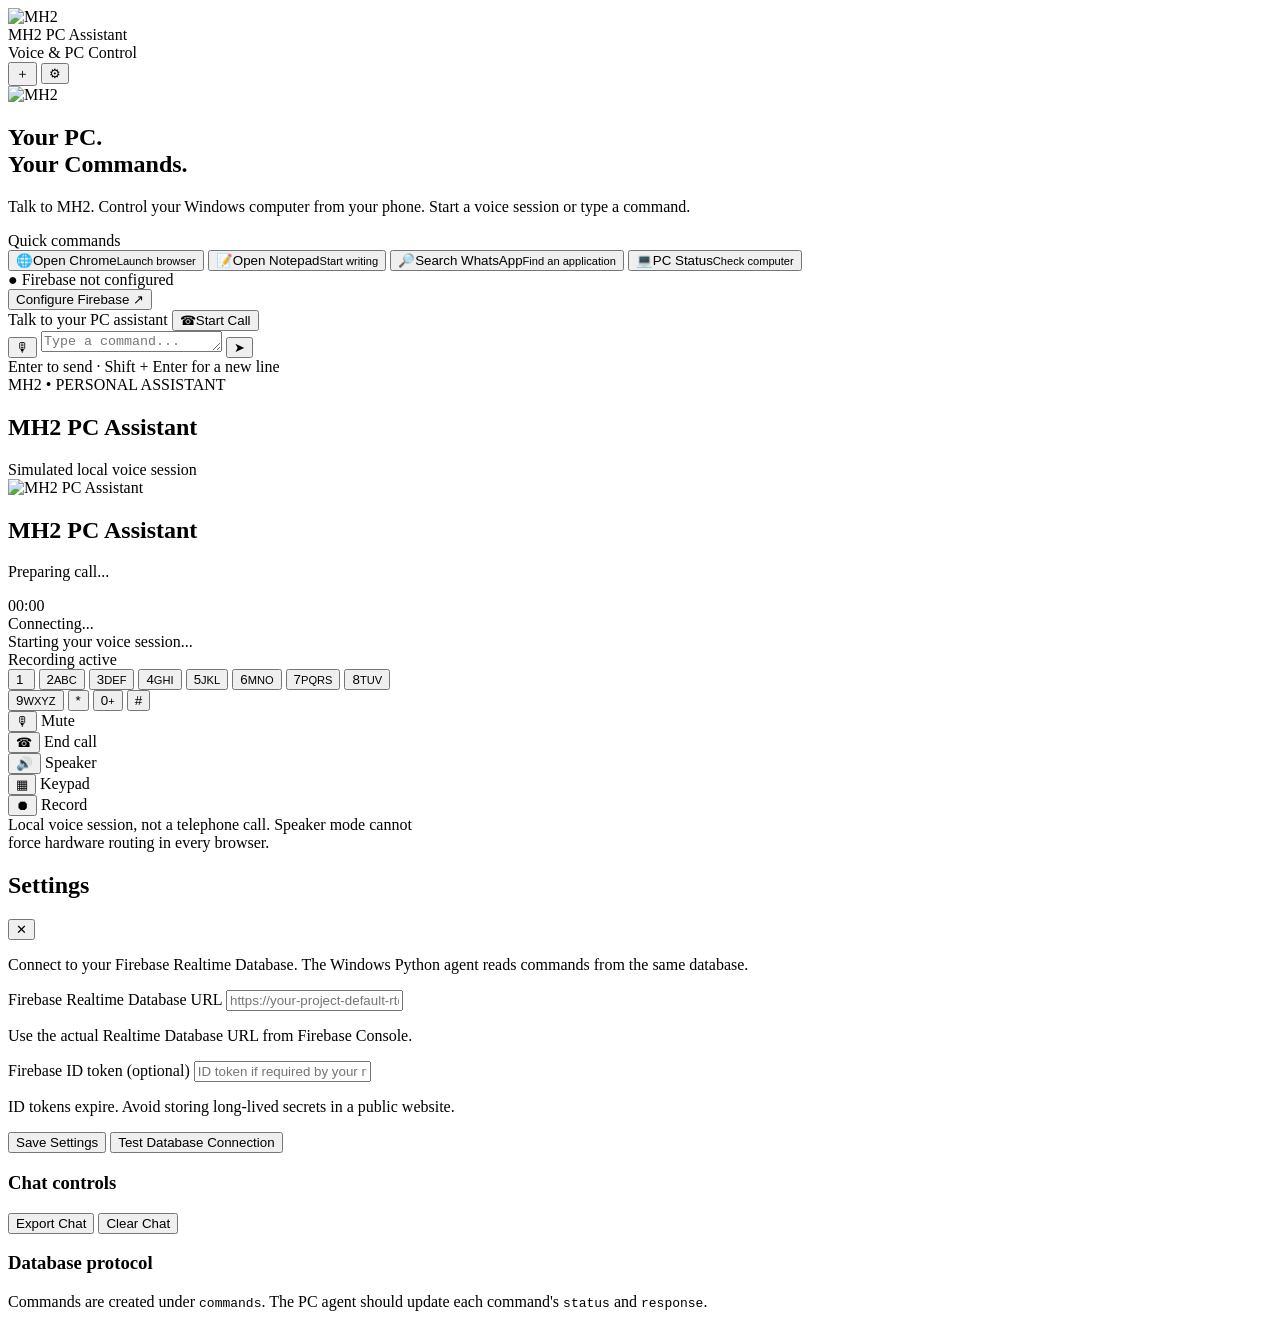
==== commit 5d86d3a5: "Update index.html" ====
--- a/code/App/index.html
+++ b/code/App/index.html
@@ -11,308 +11,7 @@
 <link rel="preconnect" href="https://fonts.googleapis.com">
 <link href="https://fonts.googleapis.com/css2?family=Inter:wght@400;500;600;700;800&display=swap" rel="stylesheet">
 
-<style>
-:root {
-  --bg:#051F20;
-  --panel:#0B2B26;
-  --panel2:#163832;
-  --green:#8EB69B;
-  --light:#DAF1DE;
-  --muted:#9db9a8;
-  --line:rgba(142,182,155,.2);
-  --red:#ef6464;
-  --cyan:#63e6e2;
-  --violet:#a78bfa;
-}
-* { box-sizing:border-box }
-html,body {
-  margin:0;width:100%;height:100%;
-  background:var(--bg);color:#f4fff6;
-  font-family:Inter,Arial,sans-serif
-}
-body { overflow:hidden }
-button,textarea,input { font:inherit }
-button { cursor:pointer;touch-action:manipulation }
-button:focus-visible,textarea:focus-visible,input:focus-visible {
-  outline:2px solid var(--cyan);outline-offset:3px
-}
-button:disabled { opacity:.5;cursor:not-allowed }
-button:active { transform:scale(.96) }
-.app {
-  height:100dvh;max-width:1000px;margin:auto;
-  display:flex;flex-direction:column;position:relative;
-  background:radial-gradient(ellipse at top right,#16383266,transparent 48%),var(--bg)
-}
-.header {
-  min-height:75px;flex-shrink:0;display:flex;align-items:center;
-  gap:12px;padding:12px 16px;
-  padding-top:max(12px,env(safe-area-inset-top));
-  border-bottom:1px solid var(--line);background:#051f20ed;z-index:3
-}
-.logo {
-  width:45px;height:45px;object-fit:cover;
-  border-radius:15px;border:1px solid var(--line)
-}
-.brand { flex:1;min-width:0 }
-.brand-name { font-size:15px;font-weight:800 }
-.brand-sub {
-  display:flex;align-items:center;gap:6px;
-  margin-top:5px;color:var(--muted);font-size:10px
-}
-.dot { width:7px;height:7px;border-radius:50%;background:var(--green) }
-.icon-btn {
-  width:42px;height:42px;border-radius:14px;
-  border:1px solid var(--line);background:var(--panel);
-  color:var(--light);font-size:18px
-}
-.chat { flex:1;min-height:0;overflow-y:auto;padding:20px 15px;scroll-behavior:smooth }
-.welcome { max-width:520px;margin:6vh auto 28px;text-align:center }
-.hero-logo {
-  width:82px;height:82px;object-fit:cover;border-radius:26px;
-  border:1px solid var(--line);box-shadow:0 0 40px #8eb69b20
-}
-h1 { font-size:clamp(25px,5vw,35px);letter-spacing:-1px;margin:20px 0 10px }
-.welcome h1 span { color:var(--green) }
-.welcome p { font-size:13px;line-height:1.8;color:var(--muted) }
-.section-title {
-  text-align:left;font-size:10px;letter-spacing:1px;text-transform:uppercase;
-  color:var(--muted);margin:25px 0 10px
-}
-.quick-grid { display:grid;grid-template-columns:repeat(2,minmax(0,1fr));gap:9px }
-.quick-btn {
-  display:flex;align-items:center;gap:10px;min-height:59px;text-align:left;
-  padding:11px;border:1px solid var(--line);border-radius:15px;
-  background:#0b2b26b8;color:var(--light);font-size:12px
-}
-.quick-btn:hover { border-color:var(--green) }
-.quick-icon {
-  width:34px;height:34px;display:grid;place-items:center;
-  border-radius:10px;background:#8eb69b19;font-size:17px
-}
-.quick-btn small { display:block;color:var(--muted);font-size:10px;margin-top:4px }
-.message-row { display:flex;align-items:flex-end;gap:9px;margin:0 0 18px }
-.message-row.user { flex-direction:row-reverse }
-.avatar { width:32px;height:32px;object-fit:cover;border-radius:11px;flex-shrink:0 }
-.bot-avatar {
-  display:grid;place-items:center;background:var(--panel2);
-  border:1px solid var(--line)
-}
-.message-content { max-width:min(82%,600px);min-width:0 }
-.message-label { font-size:10px;color:var(--muted);margin:0 0 5px 3px }
-.user .message-label { text-align:right }
-.bubble {
-  padding:11px 14px;border:1px solid var(--line);
-  border-radius:5px 16px 16px 16px;background:var(--panel);
-  font-size:13px;line-height:1.7;white-space:pre-wrap;overflow-wrap:anywhere
-}
-.user .bubble { background:var(--panel2);border-radius:16px 5px 16px 16px }
-.meta { font-size:9px;color:var(--muted);margin:5px 3px }
-.user .meta { text-align:right }
-.msg-status { color:var(--green);font-size:10px;margin-top:5px }
-.composer-wrap {
-  flex-shrink:0;padding:9px 13px;
-  padding-bottom:max(9px,env(safe-area-inset-bottom));
-  border-top:1px solid var(--line);background:#051f20f5
-}
-.connection-bar {
-  display:flex;align-items:center;justify-content:space-between;
-  gap:8px;margin:0 2px 7px;font-size:10px;color:var(--muted)
-}
-.connection-text { overflow:hidden;text-overflow:ellipsis;white-space:nowrap }
-.text-btn { border:0;background:none;color:var(--green);font-size:10px }
-.composer { display:flex;align-items:flex-end;gap:8px;padding:7px;border:1px solid var(--line);border-radius:22px;background:var(--panel) }
-.composer:focus-within { border-color:#8eb69b88 }
-textarea {
-  flex:1;min-width:0;max-height:130px;min-height:42px;resize:none;
-  border:0;outline:0;background:transparent;color:#fff;
-  padding:10px 5px;font-size:13px;line-height:1.5
-}
-textarea::placeholder { color:#829e8e }
-.send-btn,.mic-btn {
-  width:43px;height:43px;flex-shrink:0;border:0;border-radius:14px;
-  display:grid;place-items:center;font-size:19px
-}
-.send-btn { background:var(--green);color:var(--bg) }
-.mic-btn { background:var(--panel2);color:var(--light);border:1px solid var(--line) }
-.mic-btn.recording { background:#7e3434;animation:pulse 1.2s infinite }
-.hint { text-align:center;font-size:9px;color:#759182;margin-top:7px }
-
-/* Call shortcut above the composer */
-.call-shortcut {
-  display:flex;align-items:center;justify-content:space-between;gap:10px;
-  padding:0 2px 9px
-}
-.call-shortcut-label { font-size:10px;color:var(--muted) }
-.call-shortcut-btn {
-  display:flex;align-items:center;justify-content:center;gap:8px;
-  border:1px solid #63e6e255;border-radius:14px;padding:9px 15px;
-  color:#e9ffff;background:linear-gradient(110deg,#16423c,#172a43);
-  box-shadow:0 0 18px #63e6e20b;transition:.2s;font-size:11px;font-weight:700
-}
-.call-shortcut-btn:hover {
-  border-color:var(--cyan);box-shadow:0 0 22px #63e6e225;transform:translateY(-1px)
-}
-.call-shortcut-btn .phone-icon { font-size:17px;color:var(--cyan) }
-.call-shortcut-btn.calling .phone-icon { animation:ringPhone 1s infinite }
-
-/* Full-screen smartphone call interface */
-.call-screen {
-  position:fixed;inset:0;z-index:40;display:none;flex-direction:column;
-  align-items:center;overflow-y:auto;overscroll-behavior:contain;
-  padding:22px 22px max(20px,env(safe-area-inset-bottom));
-  background:
-    radial-gradient(ellipse at 50% 18%,#31436e 0%,#183d3a 27%,#0b242a 57%,#051116 100%);
-  opacity:0;transition:opacity .25s
-}
-.call-screen.open { display:flex;opacity:1 }
-.call-top { text-align:center;width:100%;flex-shrink:0 }
-.call-top .eyebrow {
-  font-size:10px;letter-spacing:2px;color:var(--cyan);text-transform:uppercase
-}
-.call-top h2 { font-size:15px;margin:10px 0 0 }
-.call-mode { margin-top:9px;font-size:10px;color:#a9c7d1 }
-.call-profile {
-  display:flex;flex-direction:column;align-items:center;text-align:center;
-  margin:auto 0 14px;padding-top:20px
-}
-.call-avatar-wrap { position:relative;width:116px;height:116px;margin-bottom:21px }
-.call-avatar {
-  width:116px;height:116px;object-fit:cover;border-radius:50%;
-  border:2px solid #63e6e277;box-shadow:0 0 0 9px #63e6e20a,0 0 55px #63e6e21d
-}
-.call-avatar-wrap.active:before,.call-avatar-wrap.active:after {
-  content:"";position:absolute;inset:-9px;border:1px solid #63e6e255;
-  border-radius:50%;animation:ring 2.4s infinite;pointer-events:none
-}
-.call-avatar-wrap.active:after { animation-delay:1.2s }
-.call-profile h1 { font-size:27px;letter-spacing:-.6px;margin:0 0 8px }
-.call-profile p { font-size:12px;color:#a9c7d1;margin:0;min-height:18px }
-.call-timer {
-  font-size:13px;color:var(--cyan);margin-top:15px;
-  font-variant-numeric:tabular-nums;letter-spacing:1px
-}
-.voice-visual {
-  height:39px;display:flex;align-items:center;justify-content:center;
-  gap:4px;margin:8px 0
-}
-.voice-visual span {
-  display:block;width:3px;height:6px;border-radius:6px;
-  background:var(--cyan);opacity:.8
-}
-.call-screen.listening .voice-visual span { animation:wave .65s ease-in-out infinite alternate }
-.call-screen.listening .voice-visual span:nth-child(2n) { animation-delay:.2s }
-.call-screen.listening .voice-visual span:nth-child(3n) { animation-delay:.4s }
-.call-status { font-size:11px;color:#b1c9d1;min-height:17px;text-align:center }
-.call-transcript {
-  width:100%;max-width:430px;max-height:88px;overflow-y:auto;
-  padding:10px 13px;border:1px solid #63e6e222;border-radius:15px;
-  background:#05131b65;font-size:11px;line-height:1.7;text-align:center;
-  color:#e4f7f7;white-space:pre-wrap
-}
-.call-controls {
-  display:flex;align-items:flex-start;justify-content:center;
-  gap:clamp(10px,4vw,23px);margin-top:20px
-}
-.call-control-wrap { width:64px;text-align:center }
-.call-control {
-  width:56px;height:56px;border:1px solid #b8d8df26;border-radius:50%;
-  background:#e5f9ff12;color:#eafcff;font-size:20px;
-  display:grid;place-items:center;margin:auto;transition:.2s
-}
-.call-control:hover { background:#63e6e222;border-color:#63e6e288 }
-.call-control.active { background:#63e6e2;color:#052223;border-color:var(--cyan) }
-.control-label { display:block;font-size:9px;color:#c2d5d9;margin-top:8px }
-.end-call {
-  width:62px;height:62px;border:0;border-radius:50%;
-  background:#ee4655;color:white;font-size:25px;
-  box-shadow:0 8px 28px #e34f583b;transition:.2s
-}
-.end-call:hover { background:#ff5966;box-shadow:0 0 25px #e34f5855 }
-.call-note { font-size:9px;color:#799ba2;text-align:center;margin-top:16px;line-height:1.6;max-width:310px }
-
-/* Dial pad */
-.dialpad {
-  display:none;width:100%;max-width:310px;margin-top:17px;
-  grid-template-columns:repeat(3,1fr);gap:9px
-}
-.dialpad.open { display:grid;animation:fadeUp .2s ease }
-.dial-key {
-  height:47px;border-radius:15px;border:1px solid #a5d6df1c;
-  background:#e4fbff0c;color:#f1ffff;font-size:20px;transition:.15s
-}
-.dial-key small { display:block;font-size:8px;color:#a7c6ce;margin-top:1px }
-.dial-key:hover { border-color:var(--cyan);background:#63e6e219 }
-.recording-indicator {
-  display:none;align-items:center;justify-content:center;gap:7px;
-  margin-top:10px;color:#ff8e98;font-size:10px
-}
-.recording-indicator.active { display:flex }
-.recording-dot { width:7px;height:7px;border-radius:50%;background:#ff4c5d;animation:pulse 1s infinite }
-
-/* Settings */
-.modal-backdrop {
-  position:fixed;inset:0;z-index:50;display:none;align-items:flex-end;
-  justify-content:center;padding:12px;background:#000b;backdrop-filter:blur(7px)
-}
-.modal-backdrop.open { display:flex }
-.modal {
-  width:100%;max-width:470px;max-height:90dvh;overflow-y:auto;
-  border:1px solid var(--line);border-radius:24px;background:var(--panel);padding:21px
-}
-.modal-head { display:flex;align-items:center;justify-content:space-between }
-.modal h2 { font-size:19px;margin:0 }
-.modal p { font-size:12px;line-height:1.8;color:var(--muted) }
-.field-label { display:block;font-size:11px;margin:17px 0 7px;color:var(--light) }
-.field {
-  width:100%;padding:12px;border:1px solid var(--line);
-  border-radius:12px;background:var(--bg);color:white;font-size:12px
-}
-.field-note { font-size:10px!important }
-.primary,.secondary { width:100%;padding:12px;border-radius:12px;margin-top:10px;font-size:12px;font-weight:700 }
-.primary { background:var(--green);color:var(--bg);border:0 }
-.secondary { background:transparent;color:var(--light);border:1px solid var(--line) }
-.modal-actions { display:grid;grid-template-columns:1fr 1fr;gap:8px;margin-top:8px }
-.modal-actions button { margin:0 }
-.settings-section { border-top:1px solid var(--line);margin-top:20px;padding-top:14px }
-.settings-section h3 { font-size:12px }
-.settings-section p { font-size:11px }
-.toast {
-  position:fixed;bottom:105px;left:50%;transform:translate(-50%,12px);
-  opacity:0;pointer-events:none;background:var(--light);color:var(--bg);
-  padding:11px 16px;border-radius:12px;font-size:11px;font-weight:700;
-  z-index:80;transition:.2s;max-width:90%;text-align:center
-}
-.toast.show { opacity:1;transform:translate(-50%,0) }
-
-@keyframes ring { 0%{transform:scale(.92);opacity:.7} 100%{transform:scale(1.27);opacity:0} }
-@keyframes wave { from{height:5px} to{height:27px} }
-@keyframes pulse { 50%{box-shadow:0 0 0 5px #be4b4b22} }
-@keyframes ringPhone { 0%,100%{transform:rotate(0)} 25%{transform:rotate(-14deg)} 75%{transform:rotate(14deg)} }
-@keyframes fadeUp { from{opacity:0;transform:translateY(7px)} to{opacity:1;transform:translateY(0)} }
-
-@media(min-width:650px) {
-  .app { border-left:1px solid var(--line);border-right:1px solid var(--line) }
-  .header { padding-left:23px;padding-right:23px }
-  .chat { padding:25px 26px }
-  .composer-wrap { padding-left:24px;padding-right:24px }
-  .modal-backdrop { align-items:center }
-  .call-screen { justify-content:space-between;padding-top:27px }
-  .call-profile { margin:12px 0 }
-}
-@media(max-width:380px) {
-  .header { padding-left:9px;padding-right:9px }
-  .brand-name { font-size:13px }
-  .icon-btn { width:38px;height:38px }
-  .call-controls { gap:7px }
-  .call-control-wrap { width:57px }
-  .call-control { width:51px;height:51px }
-  .end-call { width:57px;height:57px }
-  .call-profile h1 { font-size:24px }
-}
-@media(prefers-reduced-motion:reduce) {
-  *,*::before,*::after { animation-duration:.01ms!important;transition-duration:.01ms!important }
-}
-</style>
+  <link rel="stylesheet" herf="style.css">
 </head>
 
 <body>
@@ -468,1952 +167,7 @@
 
 <div class="toast" id="toast" role="status"></div>
 
-<script>
-"use strict";
-
-const $ = id => document.getElementById(id);
-const ICON = "https://i.pinimg.com/736x/78/8f/4a/788f4aac6662168309239d653f205979.jpg";
-
-const STORAGE = {
-  url: "mh2_pc_assistant_database_url",
-  token: "mh2_pc_assistant_auth_token",
-  messages: "mh2_pc_assistant_chat_history"
-};
-
-const DATABASE_URL_PATTERN = /^https:\/\/[a-zA-Z0-9.-]+(?::\d+)?$/;
-const POLL_INTERVAL_MS = 1500;
-const COMMAND_TIMEOUT_MS = 45000;
-const DEFAULT_CONFIRMATION_SECONDS = 60;
-
-const STATUS_LABELS = {
-  queued: "Waiting for PC agent",
-  sent: "Sent to Firebase",
-  processing: "PC is processing",
-  completed: "Completed",
-  error: "Failed"
-};
-
-const state = {
-  databaseUrl: localStorage.getItem(STORAGE.url) || "",
-  authToken: localStorage.getItem(STORAGE.token) || "",
-  messages: [],
-  sending: false,
-  recognition: null,
-  recognitionBusy: false,
-  recording: false,
-  voiceSupported: false,
-  micPermissionDenied: false,
-  callActive: false,
-  callConnecting: false,
-  callConnected: false,
-  muted: false,
-  speakerMode: false,
-  callStartedAt: 0,
-  callTimer: null,
-  connectTimer: null,
-  pollers: new Map(),
-  awaitingPcResponse: false,
-  waitingForConfirmation: false,
-  pendingDangerousAction: null,
-  confirmPhrase: "",
-  confirmUntil: 0,
-  lastCommand: "",
-  audioContext: null,
-  ringOscillators: [],
-  ringLoopTimer: null,
-  recordingStream: null,
-  mediaRecorder: null,
-  recordingChunks: [],
-  recordedBlob: null,
-  callGeneration: 0,
-  speechGeneration: 0,
-  recognitionGeneration: 0,
-  listenTimer: null,
-  nextListenDelay: 0,
-  speechPromiseResolve: null,
-  activeCommandCount: 0,
-  typingMode: false,
-  typingText: "",
-  typingTarget: "",
-  lastCommandId: ""
-};
-
-try {
-  const history = JSON.parse(localStorage.getItem(STORAGE.messages) || "[]");
-  if (Array.isArray(history)) state.messages = history.slice(-100);
-} catch {
-  state.messages = [];
-}
-
-function toast(message) {
-  const element = $("toast");
-  if (!element) {
-    console.log(message);
-    return;
-  }
-
-  element.textContent = message;
-  element.classList.add("show");
-  clearTimeout(toast.timer);
-  toast.timer = setTimeout(() => element.classList.remove("show"), 2800);
-}
-
-function escapeHTML(value) {
-  return String(value).replace(/[&<>"']/g, ch => ({
-    "&": "&amp;",
-    "<": "&lt;",
-    ">": "&gt;",
-    '"': "&quot;",
-    "'": "&#39;"
-  })[ch]);
-}
-
-function saveHistory() {
-  try {
-    localStorage.setItem(
-      STORAGE.messages,
-      JSON.stringify(state.messages.slice(-100))
-    );
-  } catch {
-    toast("Could not save chat history.");
-  }
-}
-
-function timeLabel(timestamp) {
-  return new Date(timestamp).toLocaleTimeString([], {
-    hour: "2-digit",
-    minute: "2-digit"
-  });
-}
-
-function makeAvatar(role) {
-  return role === "user"
-    ? '<img class="avatar" src="' + ICON + '" alt="You">'
-    : '<div class="avatar bot-avatar">✦</div>';
-}
-
-function buildRow(message) {
-  const row = document.createElement("div");
-  row.className = "message-row " +
-    (message.role === "user" ? "user" : "bot");
-  row.dataset.messageId = message.id;
-
-  row.innerHTML =
-    makeAvatar(message.role) +
-    '<div class="message-content">' +
-      '<div class="message-label">' +
-        (message.role === "user" ? "You" : "MH2 Assistant") +
-      '</div>' +
-      '<div class="bubble">' + escapeHTML(message.text) + '</div>' +
-      '<div class="meta">' + timeLabel(message.timestamp) + '</div>' +
-      (message.status
-        ? '<div class="msg-status">' +
-            escapeHTML(STATUS_LABELS[message.status] || message.status) +
-          '</div>'
-        : "") +
-    '</div>';
-
-  return row;
-}
-
-function renderMessage(message) {
-  if (!$("messages")) return;
-  $("messages").appendChild(buildRow(message));
-}
-
-function renderAll() {
-  if (!$("messages")) return;
-
-  $("messages").replaceChildren();
-
-  if ($("welcome")) {
-    $("welcome").style.display = state.messages.length ? "none" : "";
-  }
-
-  state.messages.forEach(renderMessage);
-  scrollBottom();
-}
-
-function scrollBottom() {
-  requestAnimationFrame(() => {
-    if ($("chat")) $("chat").scrollTop = $("chat").scrollHeight;
-  });
-}
-
-function addMessage(role, text, extra = {}) {
-  const message = {
-    id: crypto.randomUUID
-      ? crypto.randomUUID()
-      : Date.now() + "-" + Math.random(),
-    role,
-    text: String(text),
-    timestamp: Date.now(),
-    ...extra
-  };
-
-  state.messages.push(message);
-  state.messages = state.messages.slice(-100);
-  saveHistory();
-
-  if ($("welcome")) $("welcome").style.display = "none";
-  renderMessage(message);
-  scrollBottom();
-
-  return message;
-}
-
-function updateMessage(id, changes) {
-  const message = state.messages.find(item => item.id === id);
-  if (!message) return;
-
-  Object.assign(message, changes);
-  saveHistory();
-
-  const old = $("messages")?.querySelector(
-    '[data-message-id="' + CSS.escape(id) + '"]'
-  );
-
-  if (!old) return;
-
-  old.replaceWith(buildRow(message));
-}
-
-function databaseEndpoint(path, query = {}) {
-  if (!state.databaseUrl) {
-    throw new Error("Configure Firebase in Settings first.");
-  }
-
-  const base = state.databaseUrl.trim().replace(/\/+$/, "");
-
-  if (!DATABASE_URL_PATTERN.test(base)) {
-    throw new Error("Enter a valid HTTPS Firebase Database URL.");
-  }
-
-  const url = base + "/" +
-    path.replace(/^\/+/, "").replace(/\/+$/, "") + ".json";
-
-  const params = new URLSearchParams();
-
-  if (state.authToken) params.set("auth", state.authToken);
-
-  Object.entries(query).forEach(([key, value]) => {
-    params.set(key, value);
-  });
-
-  const queryString = params.toString();
-  return queryString ? url + "?" + queryString : url;
-}
-
-async function databaseRequest(path, options = {}, query = {}) {
-  const response = await fetch(databaseEndpoint(path, query), {
-    ...options,
-    headers: {
-      "Content-Type": "application/json",
-      ...(options.headers || {})
-    },
-    cache: "no-store"
-  });
-
-  const raw = await response.text();
-  let data = null;
-
-  try {
-    data = raw ? JSON.parse(raw) : null;
-  } catch {
-    data = raw;
-  }
-
-  if (!response.ok) {
-    throw new Error(
-      data && typeof data === "object" && data.error
-        ? data.error
-        : "Firebase HTTP " + response.status
-    );
-  }
-
-  if (data && typeof data === "object" && data.error) {
-    throw new Error(data.error);
-  }
-
-  return data;
-}
-
-function updateConnection(text, mode = "") {
-  if ($("connectionText")) {
-    $("connectionText").textContent = "● " + (
-      text ||
-      (state.databaseUrl
-        ? "Firebase configured"
-        : "Firebase not configured")
-    );
-
-    $("connectionText").style.color =
-      mode === "error" ? "#ef6464" :
-      mode === "connected" ? "var(--green)" :
-      "var(--muted)";
-  }
-
-  if ($("headerStatus")) {
-    $("headerStatus").textContent = state.callActive
-      ? state.callConnected ? "Voice session active" : "Connecting..."
-      : state.databaseUrl ? "Firebase configured" : "Voice & PC Control";
-  }
-}
-
-function updateCallTranscript(text) {
-  if ($("callTranscript")) $("callTranscript").textContent = text;
-}
-
-function setCallSubtitle(text) {
-  if ($("callSubtitle")) $("callSubtitle").textContent = text;
-  if ($("callStatus")) $("callStatus").textContent = text;
-}
-
-function startCallTimer() {
-  clearInterval(state.callTimer);
-  state.callStartedAt = Date.now();
-
-  if ($("callTimer")) $("callTimer").textContent = "00:00";
-
-  state.callTimer = setInterval(() => {
-    if (!state.callActive || !state.callConnected) return;
-
-    const elapsed = Math.floor(
-      (Date.now() - state.callStartedAt) / 1000
-    );
-
-    if ($("callTimer")) {
-      $("callTimer").textContent =
-        String(Math.floor(elapsed / 60)).padStart(2, "0") + ":" +
-        String(elapsed % 60).padStart(2, "0");
-    }
-  }, 1000);
-}
-
-function cancelListenRestart() {
-  clearTimeout(state.listenTimer);
-  state.listenTimer = null;
-}
-
-function clearConfirmation() {
-  state.waitingForConfirmation = false;
-  state.pendingDangerousAction = null;
-  state.confirmPhrase = "";
-  state.confirmUntil = 0;
-}
-
-function stopSpeech() {
-  state.speechGeneration++;
-
-  if ("speechSynthesis" in window) {
-    window.speechSynthesis.cancel();
-  }
-
-  if (state.speechPromiseResolve) {
-    const resolve = state.speechPromiseResolve;
-    state.speechPromiseResolve = null;
-    resolve(false);
-  }
-}
-
-function splitSpeech(text) {
-  const parts = String(text).replace(/\s+/g, " ").match(/[^.!?]+[.!?]*/g) || [];
-  const chunks = [];
-  let current = "";
-
-  parts.forEach(part => {
-    if (current && (current + part).length > 180) {
-      chunks.push(current.trim());
-      current = part;
-    } else {
-      current += part;
-    }
-  });
-
-  if (current.trim()) chunks.push(current.trim());
-  return chunks;
-}
-
-function speak(text) {
-  if (
-    !("speechSynthesis" in window) ||
-    state.muted ||
-    !state.callActive ||
-    !state.callConnected ||
-    !String(text).trim()
-  ) {
-    return Promise.resolve(false);
-  }
-
-  stopSpeech();
-
-  if (state.recognitionBusy) {
-    try { state.recognition?.abort(); } catch {}
-  }
-
-  const generation = state.callGeneration;
-  const speechId = state.speechGeneration;
-  const chunks = splitSpeech(text);
-
-  if (!chunks.length) return Promise.resolve(false);
-
-  return new Promise(resolve => {
-    let settled = false;
-    let watchdog;
-
-    const finish = result => {
-      if (settled) return;
-      settled = true;
-      clearTimeout(watchdog);
-
-      if (state.speechPromiseResolve === finish) {
-        state.speechPromiseResolve = null;
-      }
-
-      resolve(result);
-    };
-
-    state.speechPromiseResolve = finish;
-
-    watchdog = setTimeout(
-      () => finish(false),
-      Math.max(20000, String(text).length * 250)
-    );
-
-    const stale = () =>
-      generation !== state.callGeneration ||
-      speechId !== state.speechGeneration;
-
-    chunks.forEach((chunk, index) => {
-      const utterance = new SpeechSynthesisUtterance(chunk);
-
-      utterance.lang = "en-US";
-      utterance.rate = 0.96;
-      utterance.pitch = 1.02;
-
-      if (index === 0) {
-        utterance.onstart = () => {
-          if (stale() || !state.callActive) {
-            finish(false);
-            return;
-          }
-
-          setCallSubtitle("MH2 is speaking...");
-          $("callScreen")?.classList.remove("listening");
-        };
-      }
-
-      utterance.onend = () => {
-        if (stale()) {
-          finish(false);
-          return;
-        }
-
-        if (index === chunks.length - 1) {
-          if (state.callActive && state.callConnected && !state.muted) {
-            setCallSubtitle("Ready for your next command");
-          }
-
-          finish(true);
-        }
-      };
-
-      utterance.onerror = () => finish(false);
-
-      try {
-        window.speechSynthesis.speak(utterance);
-      } catch {
-        finish(false);
-      }
-    });
-  });
-}
-
-function resumeCallListening(delay = 700) {
-  cancelListenRestart();
-
-  if (
-    !state.callActive ||
-    !state.callConnected ||
-    state.muted ||
-    state.awaitingPcResponse ||
-    state.micPermissionDenied
-  ) return;
-
-  const generation = state.callGeneration;
-
-  state.listenTimer = setTimeout(() => {
-    state.listenTimer = null;
-
-    if (
-      generation !== state.callGeneration ||
-      !state.callActive ||
-      !state.callConnected ||
-      state.muted ||
-      state.awaitingPcResponse ||
-      state.micPermissionDenied
-    ) return;
-
-    if ("speechSynthesis" in window && window.speechSynthesis.speaking) {
-      resumeCallListening(500);
-      return;
-    }
-
-    startListening(true);
-  }, delay);
-}
-
-function startListening(silent = false) {
-  if (!state.callActive || !state.callConnected) {
-    if (!silent) toast("Wait until the call connects.");
-    return;
-  }
-
-  if (state.muted) {
-    if (!silent) toast("Unmute the microphone first.");
-    return;
-  }
-
-  if (state.awaitingPcResponse) {
-    if (!silent) toast("Wait for the current PC command.");
-    return;
-  }
-
-  if (state.micPermissionDenied) {
-    if (!silent) toast("Allow microphone access in browser settings.");
-    return;
-  }
-
-  if (!state.recognition) {
-    if (!silent) toast("Voice recognition is unavailable.");
-    return;
-  }
-
-  if (state.recognitionBusy) return;
-
-  if ("speechSynthesis" in window && window.speechSynthesis.speaking) {
-    resumeCallListening(600);
-    return;
-  }
-
-  cancelListenRestart();
-
-  try {
-    state.recognitionGeneration++;
-    state.recognition.start();
-  } catch (error) {
-    console.warn(error);
-    resumeCallListening(1200);
-
-    if (!silent) toast("Microphone is busy. Try again shortly.");
-  }
-}
-
-async function startRinging() {
-  stopRinging();
-
-  const AudioContextClass = window.AudioContext || window.webkitAudioContext;
-  if (!AudioContextClass) return;
-
-  try {
-    if (!state.audioContext || state.audioContext.state === "closed") {
-      state.audioContext = new AudioContextClass();
-    }
-
-    await state.audioContext.resume();
-
-    if (!state.callActive || state.callConnected) return;
-
-    const ctx = state.audioContext;
-
-    const ringOnce = () => {
-      if (
-        !state.callActive ||
-        state.callConnected ||
-        ctx.state === "closed"
-      ) return;
-
-      const start = ctx.currentTime;
-      const gain = ctx.createGain();
-
-      gain.gain.setValueAtTime(0.0001, start);
-      gain.gain.linearRampToValueAtTime(0.06, start + 0.04);
-      gain.gain.setValueAtTime(0.06, start + 0.42);
-      gain.gain.linearRampToValueAtTime(0.0001, start + 0.52);
-      gain.gain.setValueAtTime(0.0001, start + 0.62);
-      gain.gain.linearRampToValueAtTime(0.06, start + 0.66);
-      gain.gain.setValueAtTime(0.06, start + 1.04);
-      gain.gain.linearRampToValueAtTime(0.0001, start + 1.14);
-      gain.connect(ctx.destination);
-
-      [440, 480].forEach(freq => {
-        const osc = ctx.createOscillator();
-        osc.type = "sine";
-        osc.frequency.value = freq;
-        osc.connect(gain);
-        osc.start(start);
-        osc.stop(start + 1.16);
-        state.ringOscillators.push(osc);
-
-        osc.onended = () => {
-          try { osc.disconnect(); } catch {}
-          state.ringOscillators =
-            state.ringOscillators.filter(item => item !== osc);
-        };
-      });
-    };
-
-    ringOnce();
-    state.ringLoopTimer = setInterval(ringOnce, 3000);
-  } catch (error) {
-    console.warn(error);
-  }
-}
-
-function stopRinging() {
-  clearInterval(state.ringLoopTimer);
-  state.ringLoopTimer = null;
-
-  state.ringOscillators.forEach(osc => {
-    try { osc.stop(); } catch {}
-    try { osc.disconnect(); } catch {}
-  });
-
-  state.ringOscillators = [];
-}
-
-function showCallScreen() {
-  $("callScreen")?.classList.add("open");
-  $("callScreen")?.setAttribute("aria-hidden", "false");
-  $("startCallBtn")?.classList.add("calling");
-}
-
-function hideCallScreen() {
-  $("callScreen")?.classList.remove("open", "listening");
-  $("callScreen")?.setAttribute("aria-hidden", "true");
-  $("startCallBtn")?.classList.remove("calling");
-}
-
-async function startCall() {
-  if (state.callActive) return;
-
-  if (!state.voiceSupported) {
-    toast("Voice recognition is not supported. Try Chrome or Edge.");
-    return;
-  }
-
-  if (!state.databaseUrl) {
-    openSettings();
-    toast("Configure Firebase before starting a voice session.");
-    return;
-  }
-
-  cancelListenRestart();
-  stopSpeech();
-
-  state.callGeneration++;
-  state.callActive = true;
-  state.callConnecting = true;
-  state.callConnected = false;
-  state.muted = false;
-  state.speakerMode = false;
-  state.awaitingPcResponse = false;
-  state.typingMode = false;
-  state.typingText = "";
-  state.typingTarget = "";
-  state.nextListenDelay = 0;
-  state.micPermissionDenied = false;
-  clearConfirmation();
-
-  showCallScreen();
-
-  $("callAvatarWrap")?.classList.add("active");
-  $("callMuteBtn")?.classList.remove("active");
-  $("callSpeakerBtn")?.classList.remove("active");
-  $("callDialBtn")?.classList.remove("active");
-  $("callRecordBtn")?.classList.remove("active");
-  $("dialpad")?.classList.remove("open");
-
-  $("callMuteBtn")?.setAttribute("aria-pressed", "false");
-  $("callSpeakerBtn")?.setAttribute("aria-pressed", "false");
-  $("callDialBtn")?.setAttribute("aria-pressed", "false");
-
-  if ($("muteLabel")) $("muteLabel").textContent = "Mute";
-  if ($("speakerLabel")) $("speakerLabel").textContent = "Speaker";
-  if ($("callTimer")) $("callTimer").textContent = "00:00";
-
-  updateCallTranscript("Calling MH2 PC Assistant...");
-  setCallSubtitle("Connecting...");
-  updateConnection("Voice session connecting");
-  startRinging();
-
-  const generation = state.callGeneration;
-
-  state.connectTimer = setTimeout(async () => {
-    if (!state.callActive || generation !== state.callGeneration) return;
-
-    stopRinging();
-    state.callConnecting = false;
-    state.callConnected = true;
-
-    startCallTimer();
-    setCallSubtitle("Connected · Local voice session");
-    updateCallTranscript("MH2: Hello.");
-    updateConnection("Voice session active", "connected");
-
-    await speak("Hello. ");
-
-    if (
-      state.callActive &&
-      state.callConnected &&
-      !state.muted &&
-      generation === state.callGeneration
-    ) {
-      setCallSubtitle("Ready for your command");
-      resumeCallListening(700);
-    }
-  }, 1500);
-}
-
-async function endCall() {
-  if (!state.callActive) {
-    hideCallScreen();
-    return;
-  }
-
-  state.callGeneration++;
-  state.callActive = false;
-  state.callConnecting = false;
-  state.callConnected = false;
-  state.recording = false;
-  state.recognitionBusy = false;
-  state.muted = false;
-  state.awaitingPcResponse = false;
-  state.typingMode = false;
-  state.typingText = "";
-  state.nextListenDelay = 0;
-  clearConfirmation();
-
-  cancelListenRestart();
-  clearTimeout(state.connectTimer);
-  state.connectTimer = null;
-
-  stopRinging();
-  stopSpeech();
-  clearInterval(state.callTimer);
-  state.callTimer = null;
-
-  try { state.recognition?.abort(); } catch {}
-  await stopRecording(false);
-
-  $("callAvatarWrap")?.classList.remove("active");
-  $("callMuteBtn")?.classList.remove("active");
-  $("callSpeakerBtn")?.classList.remove("active");
-  $("callRecordBtn")?.classList.remove("active");
-  $("micBtn")?.classList.remove("recording");
-  $("recordingIndicator")?.classList.remove("active");
-
-  if ($("recordLabel")) $("recordLabel").textContent = "Record";
-  if ($("muteLabel")) $("muteLabel").textContent = "Mute";
-
-  $("callMuteBtn")?.setAttribute("aria-pressed", "false");
-  $("callSpeakerBtn")?.setAttribute("aria-pressed", "false");
-
-  hideCallScreen();
-  updateConnection(
-    state.databaseUrl ? "Firebase configured" : "Firebase not configured"
-  );
-
-  toast("Call ended.");
-}
-
-function setupRecognition() {
-  const SpeechRecognition =
-    window.SpeechRecognition || window.webkitSpeechRecognition;
-
-  if (!SpeechRecognition) {
-    state.voiceSupported = false;
-
-    if ($("micBtn")) {
-      $("micBtn").disabled = true;
-      $("micBtn").title = "Use Chrome or Edge for voice recognition";
-    }
-
-    return;
-  }
-
-  state.voiceSupported = true;
-
-  const recognition = new SpeechRecognition();
-  recognition.lang = "en-US";
-  recognition.continuous = false;
-  recognition.interimResults = true;
-  recognition.maxAlternatives = 1;
-  state.recognition = recognition;
-
-  recognition.onstart = () => {
-    state.recording = true;
-    state.recognitionBusy = true;
-    state.micPermissionDenied = false;
-
-    $("micBtn")?.classList.add("recording");
-
-    if (state.callActive && state.callConnected) {
-      $("callScreen")?.classList.add("listening");
-      setCallSubtitle("Listening...");
-    } else if (!state.callActive) {
-      toast("Listening...");
-    }
-  };
-
-  recognition.onresult = event => {
-    let finalText = "";
-    let interimText = "";
-
-    for (let i = event.resultIndex; i < event.results.length; i++) {
-      const transcript = event.results[i][0].transcript;
-
-      if (event.results[i].isFinal) finalText += transcript;
-      else interimText += transcript;
-    }
-
-    if (state.callActive) {
-      updateCallTranscript(
-        finalText ? "You: " + finalText : "You: " + interimText
-      );
-    } else if ($("messageInput")) {
-      $("messageInput").value = finalText || interimText;
-      resizeInput();
-    }
-
-    if (!finalText.trim()) return;
-
-    const command = finalText.trim();
-
-    if (state.callActive) {
-      handleVoiceCommand(command);
-    } else {
-      sendCommand(parseGeneralCommand(command) || command, "voice", command);
-
-      if ($("messageInput")) {
-        $("messageInput").value = "";
-        resizeInput();
-      }
-    }
-
-    try { recognition.stop(); } catch {}
-  };
-
-  recognition.onerror = event => {
-    console.warn("Speech recognition error:", event.error);
-
-    if (
-      event.error === "not-allowed" ||
-      event.error === "service-not-allowed"
-    ) {
-      state.micPermissionDenied = true;
-
-      if (state.callActive) {
-        setCallSubtitle("Microphone permission denied");
-      }
-
-      toast("Allow microphone access in browser settings.");
-      return;
-    }
-
-    if (event.error === "audio-capture") {
-      state.nextListenDelay = 4000;
-
-      if (state.callActive) setCallSubtitle("No microphone detected");
-      toast("Check that your microphone is connected.");
-      return;
-    }
-
-    if (event.error === "network") {
-      state.nextListenDelay = 2500;
-
-      if (state.callActive) {
-        setCallSubtitle("Voice service unavailable. Retrying...");
-      }
-      return;
-    }
-
-    if (
-      event.error !== "aborted" &&
-      event.error !== "no-speech" &&
-      state.callActive
-    ) {
-      setCallSubtitle("Voice error. Retrying...");
-    }
-  };
-
-  recognition.onend = () => {
-    state.recording = false;
-    state.recognitionBusy = false;
-
-    $("micBtn")?.classList.remove("recording");
-    $("callScreen")?.classList.remove("listening");
-
-    const delay = state.nextListenDelay || 700;
-    state.nextListenDelay = 0;
-
-    if (
-      state.callActive &&
-      state.callConnected &&
-      !state.muted &&
-      !state.awaitingPcResponse &&
-      !state.micPermissionDenied
-    ) {
-      resumeCallListening(delay);
-    }
-  };
-}
-
-function normalizeCommand(command) {
-  return String(command || "")
-    .toLowerCase()
-    .trim()
-    .replace(/[.!?,]+$/g, "")
-    .replace(/\s+/g, " ");
-}
-
-function parseTypingCommand(command) {
-  const text = String(command).trim();
-  const lower = normalizeCommand(text);
-
-  if (/^(type end|typing end|stop typing|finish typing|typing stop|type stop)$/.test(lower)) {
-    return { action: "type_end" };
-  }
-
-  if (/^(send message|send it|send now|press enter|submit message)$/.test(lower)) {
-    return { action: "type_send" };
-  }
-
-  if (/^(type now|start typing|begin typing|typing start)$/.test(lower)) {
-    return { action: "type_start" };
-  }
-
-  const targetMatch = text.match(
-    /^(?:type in|typing in|start typing in|type into)\s+(.+)$/i
-  );
-
-  if (targetMatch) {
-    return {
-      action: "type_target",
-      target: targetMatch[1].trim()
-    };
-  }
-
-  const typeMatch = text.match(/^(?:type|write|enter text)\s+(.+)$/i);
-
-  if (typeMatch) {
-    return {
-      action: "type_text",
-      text: typeMatch[1]
-    };
-  }
-
-  return null;
-}
-
-function normalizeTargetName(target) {
-  const t = normalizeCommand(target);
-
-  if (/whatsapp|whats app/.test(t)) return "whatsapp";
-  if (/word|microsoft word|ms word/.test(t)) return "word";
-  if (/notepad|text editor/.test(t)) return "notepad";
-  if (/browser|chrome|google chrome/.test(t)) return "chrome";
-  if (/recycle bin|recyclebin/.test(t)) return "recycle_bin";
-  if (/file manager|file explorer|explorer/.test(t)) return "file_manager";
-  if (/desktop/.test(t)) return "desktop";
-  if (/search box|search bar/.test(t)) return "search";
-  if (/address bar|url bar/.test(t)) return "address_bar";
-
-  return t;
-}
-
-function isTypingEnd(command) {
-  return /^(type end|typing end|stop typing|finish typing|typing stop|type stop)$/i
-    .test(normalizeCommand(command));
-}
-
-function dispatchVoice(mapped, display) {
-  state.awaitingPcResponse = true;
-  cancelListenRestart();
-  updateCallTranscript("You: " + display);
-  setCallSubtitle("Sending command to your PC...");
-  sendCommand(mapped, "voice", display);
-}
-
-function handleTypingCommand(command) {
-  const parsed = parseTypingCommand(command);
-
-  if (!parsed) return false;
-
-  if (parsed.action === "type_end") {
-    state.typingMode = false;
-    state.typingText = "";
-    dispatchVoice("TYPE_END", command);
-    return true;
-  }
-
-  if (parsed.action === "type_start") {
-    state.typingMode = true;
-    state.typingText = "";
-    state.typingTarget = "";
-    state.awaitingPcResponse = false;
-
-    const message =
-      "Typing mode started. Dictate your text. Say type end when finished.";
-
-    updateCallTranscript("MH2: " + message);
-    setCallSubtitle("Typing mode active");
-    addMessage("assistant", message);
-    speak(message);
-
-    return true;
-  }
-
-  if (parsed.action === "type_target") {
-    state.typingTarget = normalizeTargetName(parsed.target);
-    state.typingMode = true;
-    state.typingText = "";
-
-    dispatchVoice("TYPE_TARGET " + state.typingTarget, command);
-    return true;
-  }
-
-  if (parsed.action === "type_text") {
-    dispatchVoice("TYPE_TEXT " + parsed.text, command);
-    return true;
-  }
-
-  if (parsed.action === "type_send") {
-    dispatchVoice("TYPE_SEND", command);
-    return true;
-  }
-
-  return false;
-}
-
-function parseGeneralCommand(command) {
-  const original = String(command || "").trim();
-  const lower = normalizeCommand(original);
-
-  if (!lower) return null;
-
-  if (/^(open|show|launch|start)\s+(file manager|file explorer|windows explorer|explorer|my computer|this pc)$/.test(lower)) {
-    return "OPEN_FILE_MANAGER";
-  }
-
-  const driveMatch = lower.match(
-    /^(?:open|show|go to)\s+(?:([a-z]) drive|drive ([a-z])|local disk ([a-z])|([a-z]):)$/
-  );
-
-  if (driveMatch) {
-    const letter = driveMatch[1] || driveMatch[2] || driveMatch[3] || driveMatch[4];
-    return "OPEN_DRIVE " + letter.toUpperCase();
-  }
-
-  if (/^(open|show|go to)\s+(recycle bin|recyclebin)$/.test(lower)) {
-    return "OPEN_RECYCLE_BIN";
-  }
-
-  if (/^(open|show|go to)\s+(downloads|download folder)$/.test(lower)) {
-    return "OPEN_FOLDER DOWNLOADS";
-  }
-
-  if (/^(open|show|go to)\s+(documents|document folder)$/.test(lower)) {
-    return "OPEN_FOLDER DOCUMENTS";
-  }
-
-  if (/^(open|show|go to)\s+(pictures|images|photos|picture folder)$/.test(lower)) {
-    return "OPEN_FOLDER PICTURES";
-  }
-
-  if (/^(open|show|go to)\s+(desktop|desktop folder)$/.test(lower)) {
-    return "OPEN_FOLDER DESKTOP";
-  }
-
-  if (/^(select all|select every file|select all files)$/.test(lower)) {
-    return "SELECT_ALL_FILES";
-  }
-
-  if (/^(delete selected|delete selected files|remove selected files)$/.test(lower)) {
-    return "DELETE_SELECTED_FILES_REQUEST";
-  }
-
-  if (/^(delete all files|delete everything)$/.test(lower)) {
-    return "DELETE_ALL_FILES_REQUEST";
-  }
-
-  if (/^(empty recycle bin|clear recycle bin)$/.test(lower)) {
-    return "EMPTY_RECYCLE_BIN_REQUEST";
-  }
-
-  const confirmMatch = lower.match(
-    /^confirm (delete|deletion|shutdown|restart|empty recycle bin)$/
-  );
-
-  if (confirmMatch) {
-    return "CONFIRM " + (
-      confirmMatch[1] === "deletion" ? "DELETE" : confirmMatch[1].toUpperCase()
-    );
-  }
-
-  if (/^(cancel action|cancel delete|cancel deletion|never mind)$/.test(lower)) {
-    return "CANCEL ACTION";
-  }
-
-  if (/^(open|launch|start)\s+chrome$/.test(lower)) {
-    return "OPEN_APP CHROME";
-  }
-
-  if (/^(open|launch|start)\s+(whatsapp|whats app)$/.test(lower)) {
-    return "OPEN_APP WHATSAPP";
-  }
-
-  if (/^(open|launch|start)\s+(word|microsoft word|ms word)$/.test(lower)) {
-    return "OPEN_APP WORD";
-  }
-
-  if (/^(open|launch|start)\s+notepad$/.test(lower)) {
-    return "OPEN_APP NOTEPAD";
-  }
-
-  if (/^(open|show)\s+whatsapp inbox$/.test(lower)) {
-    return "OPEN_WHATSAPP_INBOX";
-  }
-
-  if (/^(open|show)\s+whatsapp contacts$/.test(lower)) {
-    return "OPEN_WHATSAPP_CONTACTS";
-  }
-
-  if (/^(click|left click)$/.test(lower)) {
-    return "MOUSE_CLICK";
-  }
-
-  if (/^(double click|double-click)$/.test(lower)) {
-    return "MOUSE_DOUBLE_CLICK";
-  }
-
-  if (/^(right click|right-click)$/.test(lower)) {
-    return "MOUSE_RIGHT_CLICK";
-  }
-
-  if (/^(scroll up|page up)$/.test(lower)) {
-    return "MOUSE_SCROLL UP";
-  }
-
-  if (/^(scroll down|page down)$/.test(lower)) {
-    return "MOUSE_SCROLL DOWN";
-  }
-
-  const moveMatch = lower.match(
-    /^move mouse (left|right|up|down)(?:\s+(\d+))?$/
-  );
-
-  if (moveMatch) {
-    const amount = Math.min(
-      Math.max(Number(moveMatch[2] || 100), 1),
-      2000
-    );
-
-    return "MOUSE_MOVE " + moveMatch[1].toUpperCase() + " " + amount;
-  }
-
-  const coordinateMatch = lower.match(
-    /^move mouse to x\s*(\d+)\s*y\s*(\d+)$/
-  );
-
-  if (coordinateMatch) {
-    return "MOUSE_MOVE_TO " +
-      Math.min(Number(coordinateMatch[1]), 10000) + " " +
-      Math.min(Number(coordinateMatch[2]), 10000);
-  }
-
-  if (/^(send message|send it|send now)$/.test(lower)) {
-    return "SEND_MESSAGE";
-  }
-
-  return original;
-}
-
-function handleVoiceCommand(command) {
-  if (
-    !state.callActive ||
-    !state.callConnected ||
-    state.muted ||
-    state.awaitingPcResponse
-  ) return;
-
-  const normalized = normalizeCommand(command);
-
-  if (state.typingMode) {
-    if (isTypingEnd(command)) {
-      handleTypingCommand(command);
-      return;
-    }
-
-    dispatchVoice("TYPE_TEXT " + String(command).trim(), command);
-    return;
-  }
-
-  if (state.waitingForConfirmation && Date.now() > state.confirmUntil) {
-    clearConfirmation();
-  }
-
-  if (state.waitingForConfirmation) {
-    const spoken = normalized === "confirm deletion"
-      ? "confirm delete"
-      : normalized;
-
-    if (spoken === state.confirmPhrase) {
-      clearConfirmation();
-      dispatchVoice(spoken.toUpperCase(), command);
-      return;
-    }
-
-    if (/^(cancel action|cancel|cancel delete|cancel deletion|no|nope|never mind)$/.test(normalized)) {
-      clearConfirmation();
-      dispatchVoice("CANCEL ACTION", command);
-      return;
-    }
-
-    const reminder =
-      "Please say " + state.confirmPhrase + " to continue, or cancel action.";
-
-    updateCallTranscript("MH2: " + reminder);
-    setCallSubtitle("Waiting for confirmation");
-    speak(reminder);
-    return;
-  }
-
-  if (parseTypingCommand(command) && handleTypingCommand(command)) return;
-
-  dispatchVoice(parseGeneralCommand(command) || command, command);
-}
-
-async function sendCommand(textOverride, source = "text", displayText = "") {
-  const text = String(
-    typeof textOverride === "string"
-      ? textOverride
-      : $("messageInput")?.value || ""
-  ).trim();
-
-  if (!text) {
-    if (source === "voice") {
-      state.awaitingPcResponse = false;
-      resumeCallListening();
-    }
-    return;
-  }
-
-  if (state.sending) {
-    toast("Please wait for the current command to send.");
-
-    if (source === "voice") {
-      state.awaitingPcResponse = false;
-
-      if (/^TYPE_TARGET\b/i.test(text)) state.typingMode = false;
-
-      resumeCallListening(1000);
-    }
-
-    return;
-  }
-
-  if (!state.databaseUrl) {
-    state.awaitingPcResponse = false;
-    openSettings();
-    toast("Configure Firebase first.");
-    resumeCallListening(1200);
-    return;
-  }
-
-  state.sending = true;
-  state.activeCommandCount++;
-
-  if ($("sendBtn")) $("sendBtn").disabled = true;
-
-  if (
-    source === "text" &&
-    typeof textOverride !== "string" &&
-    $("messageInput")
-  ) {
-    $("messageInput").value = "";
-    resizeInput();
-  }
-
-  state.lastCommand = text;
-
-  const message = addMessage("user", displayText || text, {
-    status: "queued",
-    source,
-    command: text
-  });
-
-  if (state.callActive && state.callConnected) {
-    state.awaitingPcResponse = true;
-    updateCallTranscript("You: " + (displayText || text));
-    setCallSubtitle("Sending command to your PC...");
-  }
-
-  updateConnection("Sending command...");
-
-  try {
-    const payload = {
-      command: text,
-      text,
-      source,
-      status: "pending",
-      response: null,
-      createdAt: Date.now(),
-      client: "MH2 PC Assistant",
-      protocolVersion: 3
-    };
-
-    const result = await databaseRequest("commands", {
-      method: "POST",
-      body: JSON.stringify(payload)
-    });
-
-    if (!result || !result.name) {
-      throw new Error("Firebase did not return a command ID.");
-    }
-
-    state.lastCommandId = result.name;
-
-    updateMessage(message.id, {
-      status: "sent",
-      commandId: result.name
-    });
-
-    updateConnection("Command sent · Waiting for PC", "connected");
-
-    if (!(state.callActive && state.callConnected)) {
-      addMessage(
-        "assistant",
-        "Command sent to your PC. Waiting for the Python agent..."
-      );
-    }
-
-    startPolling(message.id, result.name, text);
-  } catch (error) {
-    updateMessage(message.id, { status: "error" });
-    updateConnection("Database request failed", "error");
-
-    const failure = "I couldn't send that command. " + error.message;
-    addMessage("assistant", failure);
-
-    state.awaitingPcResponse = false;
-
-    if (/^TYPE_TARGET\b/i.test(text)) state.typingMode = false;
-
-    if (state.callActive && state.callConnected) {
-      updateCallTranscript("MH2: " + failure);
-      setCallSubtitle("Command could not be sent");
-      await speak(failure);
-      resumeCallListening(800);
-    }
-
-    toast(error.message);
-  } finally {
-    state.sending = false;
-    state.activeCommandCount = Math.max(0, state.activeCommandCount - 1);
-
-    if ($("sendBtn")) $("sendBtn").disabled = false;
-    if (!state.callActive && $("messageInput")) {
-      $("messageInput").focus();
-    }
-  }
-}
-
-function startPolling(messageId, commandId, commandText = "") {
-  stopPolling(messageId);
-
-  let attempts = 0;
-  const maxAttempts = Math.ceil(COMMAND_TIMEOUT_MS / POLL_INTERVAL_MS);
-  let busy = false;
-  let lastStatus = "";
-
-  const timer = setInterval(async () => {
-    if (busy) return;
-    busy = true;
-    attempts++;
-
-    try {
-      if (attempts > maxAttempts) {
-        stopPolling(messageId);
-
-        let expired = false;
-
-        if (lastStatus === "pending") {
-          try {
-            await databaseRequest("commands/" + commandId, {
-              method: "PATCH",
-              body: JSON.stringify({
-                status: "expired",
-                response: "The command timed out before the PC agent picked it up."
-              })
-            });
-            expired = true;
-          } catch (error) {
-            console.warn("Could not expire command:", error);
-          }
-        }
-
-        const text = expired
-          ? "The PC agent did not pick up the command in time, so it was cancelled. Please check that your Python agent is running."
-          : "I haven't received a response yet. Please check that your Python agent is running.";
-
-        updateMessage(messageId, { status: expired ? "error" : "sent" });
-        addMessage("assistant", text);
-
-        state.awaitingPcResponse = false;
-
-        if (/^TYPE_TARGET\b/i.test(commandText)) state.typingMode = false;
-
-        if (state.callActive && state.callConnected) {
-          updateCallTranscript("MH2: " + text);
-          setCallSubtitle("No response from PC agent");
-          await speak(text);
-          resumeCallListening(800);
-        }
-
-        updateConnection("Command sent · No response yet", "connected");
-        return;
-      }
-
-      const data = await databaseRequest("commands/" + commandId);
-      if (!data) return;
-
-      const status = String(data.status || "").toLowerCase();
-      lastStatus = status;
-
-      if (status === "processing") {
-        updateMessage(messageId, { status: "processing" });
-        return;
-      }
-
-      const responseText =
-        typeof data.response === "string" ? data.response :
-        data.response && typeof data.response.text === "string"
-          ? data.response.text :
-        typeof data.result === "string" ? data.result :
-        typeof data.message === "string" ? data.message :
-        null;
-
-      const finished = [
-        "completed",
-        "done",
-        "success",
-        "failed",
-        "error",
-        "expired",
-        "cancelled"
-      ].includes(status);
-
-      if (responseText !== null || finished) {
-        stopPolling(messageId);
-
-        const failed = ["failed", "error", "expired", "cancelled"].includes(status);
-
-        const answer = responseText ||
-          (failed
-            ? "The PC agent reported that the command failed."
-            : "The PC agent marked the command as completed.");
-
-        updateMessage(messageId, {
-          status: failed ? "error" : "completed"
-        });
-
-        addMessage("assistant", answer);
-
-        updateConnection(
-          failed ? "Command failed" : "PC response received",
-          failed ? "error" : "connected"
-        );
-
-        if (failed && /^TYPE_TARGET\b/i.test(commandText)) {
-          state.typingMode = false;
-        }
-
-        if (state.callActive && state.callConnected) {
-          if (!failed && data.requiresConfirmation === true) {
-            state.waitingForConfirmation = true;
-            state.pendingDangerousAction = commandText;
-            state.confirmPhrase = normalizeCommand(
-              data.confirmPhrase || "confirm delete"
-            );
-            state.confirmUntil = Date.now() +
-              (Number(data.confirmationTimeout) || DEFAULT_CONFIRMATION_SECONDS) * 1000;
-
-            setCallSubtitle("Waiting for your confirmation");
-          } else {
-            clearConfirmation();
-            setCallSubtitle(failed ? "Command failed" : "PC response received");
-          }
-
-          updateCallTranscript("MH2: " + answer);
-
-          state.awaitingPcResponse = true;
-          await speak(answer);
-          state.awaitingPcResponse = false;
-
-          resumeCallListening(800);
-        } else {
-          state.awaitingPcResponse = false;
-        }
-      }
-    } catch (error) {
-      console.warn("Polling error:", error);
-
-      if (attempts === 1) {
-        updateConnection("Cannot read command status", "error");
-      }
-    } finally {
-      busy = false;
-    }
-  }, POLL_INTERVAL_MS);
-
-  state.pollers.set(messageId, timer);
-}
-
-function stopPolling(id) {
-  const timer = state.pollers.get(id);
-  if (timer) clearInterval(timer);
-  state.pollers.delete(id);
-}
-
-function stopAllPolling() {
-  for (const timer of state.pollers.values()) {
-    clearInterval(timer);
-  }
-
-  state.pollers.clear();
-}
-
-async function toggleRecording() {
-  if (!state.callActive || !state.callConnected) {
-    toast("Connect the call before recording.");
-    return;
-  }
-
-  if (state.mediaRecorder && state.mediaRecorder.state === "recording") {
-    await stopRecording(true);
-    return;
-  }
-
-  if (
-    !navigator.mediaDevices?.getUserMedia ||
-    typeof MediaRecorder === "undefined"
-  ) {
-    toast("Audio recording is not supported in this browser.");
-    return;
-  }
-
-  try {
-    const stream = await navigator.mediaDevices.getUserMedia({
-      audio: true
-    });
-
-    if (!state.callActive || !state.callConnected) {
-      stream.getTracks().forEach(track => track.stop());
-      return;
-    }
-
-    state.recordingStream = stream;
-    state.recordingChunks = [];
-
-    const mime = [
-      "audio/webm;codecs=opus",
-      "audio/webm",
-      "audio/mp4"
-    ].find(type => MediaRecorder.isTypeSupported(type));
-
-    state.mediaRecorder = new MediaRecorder(
-      stream,
-      mime ? { mimeType: mime } : undefined
-    );
-
-    const recorder = state.mediaRecorder;
-
-    recorder.ondataavailable = event => {
-      if (event.data?.size) {
-        state.recordingChunks.push(event.data);
-      }
-    };
-
-    recorder.onstop = () => {
-      state.recordedBlob = new Blob(state.recordingChunks, {
-        type: recorder.mimeType || "audio/webm"
-      });
-
-      stream.getTracks().forEach(track => track.stop());
-
-      if (state.recordingStream === stream) {
-        state.recordingStream = null;
-      }
-
-      $("recordingIndicator")?.classList.remove("active");
-      $("callRecordBtn")?.classList.remove("active");
-      $("callRecordBtn")?.setAttribute("aria-pressed", "false");
-
-      if ($("recordLabel")) $("recordLabel").textContent = "Record";
-
-      if (state.recordedBlob.size && state.callActive) {
-        if (confirm("Download the microphone recording?")) {
-          downloadRecording();
-        }
-      }
-    };
-
-    recorder.start(250);
-
-    $("recordingIndicator")?.classList.add("active");
-    $("callRecordBtn")?.classList.add("active");
-    $("callRecordBtn")?.setAttribute("aria-pressed", "true");
-
-    if ($("recordLabel")) $("recordLabel").textContent = "Stop";
-
-    if ($("callNote")) {
-      $("callNote").textContent =
-        "Recording microphone audio. Obtain consent before recording other people.";
-    }
-
-    toast("Microphone recording started.");
-  } catch (error) {
-    toast("Could not start recording: " + error.message);
-  }
-}
-
-async function stopRecording(askToDownload = true) {
-  const recorder = state.mediaRecorder;
-
-  if (recorder && recorder.state !== "inactive") {
-    recorder.stop();
-  } else if (state.recordingStream) {
-    state.recordingStream.getTracks().forEach(track => track.stop());
-    state.recordingStream = null;
-  }
-
-  $("recordingIndicator")?.classList.remove("active");
-  $("callRecordBtn")?.classList.remove("active");
-  $("callRecordBtn")?.setAttribute("aria-pressed", "false");
-
-  if ($("recordLabel")) $("recordLabel").textContent = "Record";
-}
-
-function downloadRecording() {
-  if (!state.recordedBlob?.size) {
-    toast("No recording is available.");
-    return;
-  }
-
-  const url = URL.createObjectURL(state.recordedBlob);
-  const link = document.createElement("a");
-
-  link.href = url;
-  link.download = "mh2-call-recording." +
-    (state.recordedBlob.type.includes("mp4") ? "mp4" : "webm");
-
-  link.click();
-  setTimeout(() => URL.revokeObjectURL(url), 1500);
-}
-
-function openSettings() {
-  if ($("databaseUrl")) {
-    $("databaseUrl").value = state.databaseUrl;
-  }
-
-  if ($("authToken")) {
-    $("authToken").value = state.authToken;
-  }
-
-  $("settingsModal")?.classList.add("open");
-}
-
-function closeSettings() {
-  $("settingsModal")?.classList.remove("open");
-}
-
-function resizeInput() {
-  const input = $("messageInput");
-  if (!input) return;
-
-  input.style.height = "auto";
-  input.style.height = Math.min(input.scrollHeight, 130) + "px";
-}
-
-$("settingsBtn")?.addEventListener("click", openSettings);
-$("connectionSettings")?.addEventListener("click", openSettings);
-$("closeSettings")?.addEventListener("click", closeSettings);
-
-$("settingsModal")?.addEventListener("click", event => {
-  if (event.target === $("settingsModal")) closeSettings();
-});
-
-document.addEventListener("keydown", event => {
-  if (event.key === "Escape") {
-    closeSettings();
-    if (state.callActive) endCall();
-  }
-});
-
-$("settingsForm")?.addEventListener("submit", event => {
-  event.preventDefault();
-
-  const url = $("databaseUrl").value.trim().replace(/\/+$/, "");
-  const token = $("authToken").value.trim();
-
-  if (!DATABASE_URL_PATTERN.test(url)) {
-    toast("Enter a valid HTTPS Firebase Database URL.");
-    return;
-  }
-
-  try {
-    localStorage.setItem(STORAGE.url, url);
-    localStorage.setItem(STORAGE.token, token);
-  } catch {
-    toast("Could not save settings in this browser.");
-    return;
-  }
-
-  state.databaseUrl = url;
-  state.authToken = token;
-
-  closeSettings();
-  updateConnection("Firebase configured", "connected");
-  toast("Firebase settings saved.");
-});
-
-$("testConnection")?.addEventListener("click", async () => {
-  const url = $("databaseUrl").value.trim().replace(/\/+$/, "");
-  const token = $("authToken").value.trim();
-
-  if (!DATABASE_URL_PATTERN.test(url)) {
-    toast("Enter a valid HTTPS Firebase Database URL.");
-    return;
-  }
-
-  const oldUrl = state.databaseUrl;
-  const oldToken = state.authToken;
-
-  state.databaseUrl = url;
-  state.authToken = token;
-  updateConnection("Testing Firebase...");
-
-  try {
-    await databaseRequest("commands", { method: "GET" }, { shallow: "true" });
-
-    localStorage.setItem(STORAGE.url, url);
-    localStorage.setItem(STORAGE.token, token);
-
-    updateConnection("Firebase connection successful", "connected");
-    toast("Firebase connection successful.");
-  } catch (error) {
-    state.databaseUrl = oldUrl;
-    state.authToken = oldToken;
-
-    updateConnection("Connection test failed", "error");
-    toast("Connection failed: " + error.message);
-  }
-});
-
-$("composer")?.addEventListener("submit", event => {
-  event.preventDefault();
-  sendCommand(undefined, "text");
-});
-
-$("messageInput")?.addEventListener("input", resizeInput);
-
-$("messageInput")?.addEventListener("keydown", event => {
-  if (
-    event.key === "Enter" &&
-    !event.shiftKey &&
-    !event.isComposing
-  ) {
-    event.preventDefault();
-    sendCommand(undefined, "text");
-  }
-});
-
-document.querySelectorAll("[data-command]").forEach(button => {
-  button.addEventListener("click", () => {
-    sendCommand(button.dataset.command, "text");
-  });
-});
-
-$("startCallBtn")?.addEventListener("click", startCall);
-$("endCallBtn")?.addEventListener("click", endCall);
-
-$("callListenBtn")?.addEventListener("click", () => {
-  startListening(false);
-});
-
-$("micBtn")?.addEventListener("click", () => {
-  if (!state.voiceSupported) {
-    toast("Voice recognition is unavailable. Try Chrome or Edge.");
-    return;
-  }
-
-  if (state.callActive) {
-    startListening(false);
-    return;
-  }
-
-  if (state.recognitionBusy) {
-    try { state.recognition?.stop(); } catch {}
-    return;
-  }
-
-  try {
-    state.recognition.start();
-  } catch {
-    toast("Microphone is busy. Try again.");
-  }
-});
-
-$("callMuteBtn")?.addEventListener("click", () => {
-  if (!state.callActive || !state.callConnected) {
-    toast("Connect the call first.");
-    return;
-  }
-
-  state.muted = !state.muted;
-
-  $("callMuteBtn")?.classList.toggle("active", state.muted);
-  $("callMuteBtn")?.setAttribute(
-    "aria-pressed",
-    String(state.muted)
-  );
-
-  if ($("muteLabel")) {
-    $("muteLabel").textContent = state.muted ? "Unmute" : "Mute";
-  }
-
-  if (state.muted) {
-    cancelListenRestart();
-    stopSpeech();
-
-    try {
-      state.recognition?.abort();
-    } catch {}
-
-    setCallSubtitle("Microphone muted");
-  } else {
-    setCallSubtitle("Preparing microphone...");
-    resumeCallListening(400);
-  }
-});
-
-$("callSpeakerBtn")?.addEventListener("click", async () => {
-  if (!state.callActive) return;
-
-  state.speakerMode = !state.speakerMode;
-
-  $("callSpeakerBtn")?.classList.toggle("active", state.speakerMode);
-  $("callSpeakerBtn")?.setAttribute(
-    "aria-pressed",
-    String(state.speakerMode)
-  );
-
-  if ($("speakerLabel")) {
-    $("speakerLabel").textContent =
-      state.speakerMode ? "Speaker On" : "Speaker";
-  }
-
-  if (state.speakerMode && state.audioContext) {
-    try { await state.audioContext.resume(); } catch {}
-  }
-
-  toast(
-    state.speakerMode
-      ? "Speaker preference enabled."
-      : "Speaker preference disabled."
-  );
-});
-
-$("callDialBtn")?.addEventListener("click", () => {
-  const dialpad = $("dialpad");
-  if (!dialpad) return;
-
-  const open = !dialpad.classList.contains("open");
-
-  dialpad.classList.toggle("open", open);
-  $("callDialBtn")?.classList.toggle("active", open);
-  $("callDialBtn")?.setAttribute("aria-pressed", String(open));
-});
-
-document.querySelectorAll("[data-digit]").forEach(button => {
-  button.addEventListener("click", () => {
-    if (!state.callActive || !state.callConnected) return;
-
-    const digit = button.dataset.digit;
-    const current = $("callTranscript")?.textContent || "";
-
-    updateCallTranscript(current + "\nKeypad: " + digit);
-    toast("Keypad display only. DTMF is not implemented.");
-  });
-});
-
-$("callRecordBtn")?.addEventListener("click", toggleRecording);
-
-$("newChatBtn")?.addEventListener("click", () => {
-  if (!confirm("Start a new chat and clear the current chat history?")) return;
-
-  stopAllPolling();
-  state.messages = [];
-  saveHistory();
-  renderAll();
-
-  toast("New chat started.");
-});
-
-$("clearChat")?.addEventListener("click", () => {
-  stopAllPolling();
-  state.messages = [];
-  saveHistory();
-  renderAll();
-
-  toast("Chat history cleared.");
-});
-
-$("exportChat")?.addEventListener("click", () => {
-  const content = state.messages.map(message =>
-    "[" + new Date(message.timestamp).toLocaleString() + "] " +
-    (message.role === "user" ? "You" : "MH2 Assistant") +
-    ": " + message.text
-  ).join("\n\n");
-
-  const blob = new Blob([content], {
-    type: "text/plain;charset=utf-8"
-  });
-
-  const url = URL.createObjectURL(blob);
-  const link = document.createElement("a");
-
-  link.href = url;
-  link.download = "mh2-pc-assistant-chat.txt";
-  link.click();
-
-  setTimeout(() => URL.revokeObjectURL(url), 1000);
-});
-
-setupRecognition();
-renderAll();
-
-updateConnection(
-  state.databaseUrl ? "Firebase configured" : "Firebase not configured",
-  state.databaseUrl ? "connected" : ""
-);
-
-if (!window.isSecureContext && location.hostname !== "localhost") {
-  console.warn(
-    "Microphone access normally requires HTTPS or localhost."
-  );
-}
-</script>
+  
+<script src="script.js"></script>
 </body>
 </html>
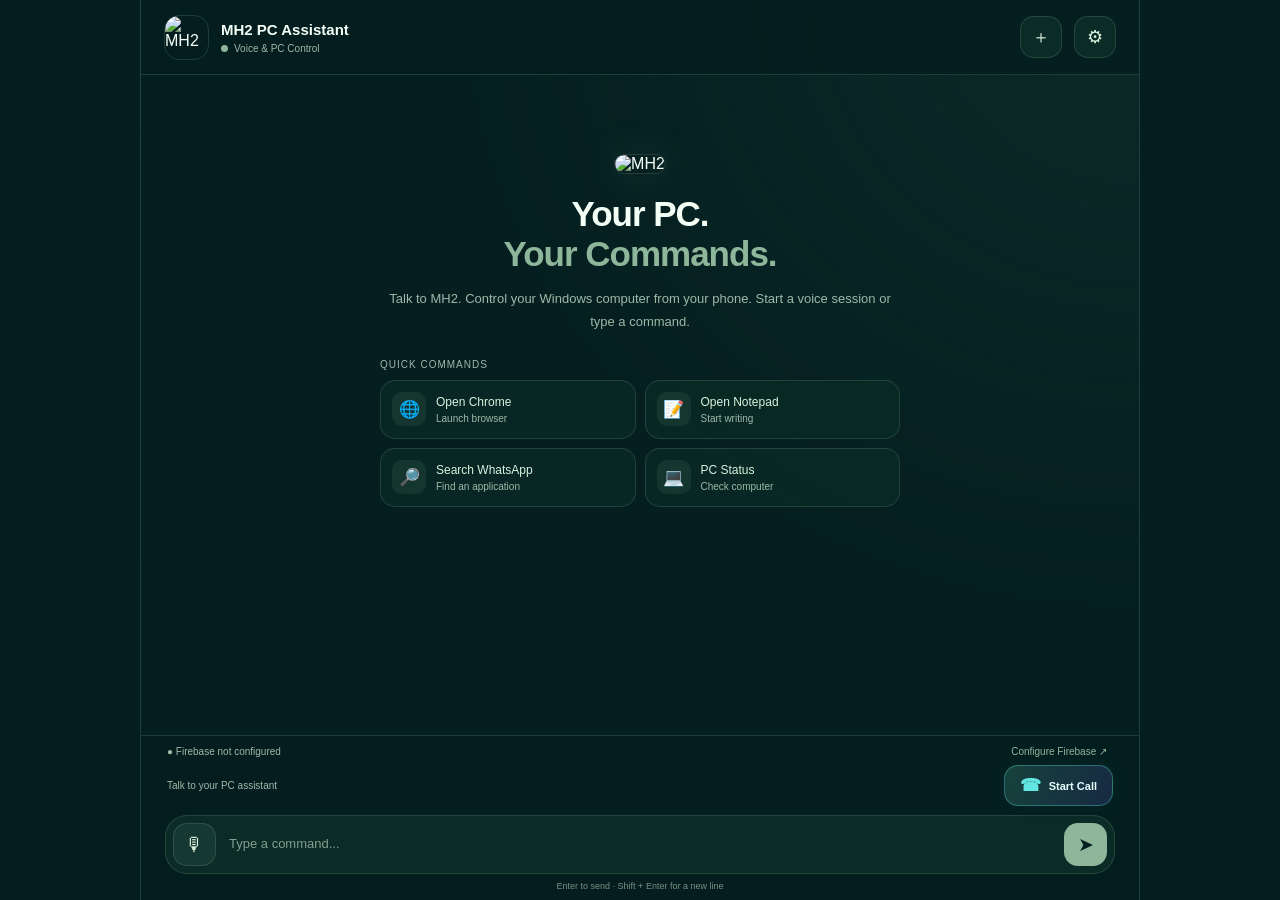
==== commit 720e70d9: "Fix typo in stylesheet link in index.html" ====
--- a/code/App/index.html
+++ b/code/App/index.html
@@ -11,7 +11,7 @@
 <link rel="preconnect" href="https://fonts.googleapis.com">
 <link href="https://fonts.googleapis.com/css2?family=Inter:wght@400;500;600;700;800&display=swap" rel="stylesheet">
 
-  <link rel="stylesheet" herf="style.css">
+  <link rel="stylesheet" href="style.css">
 </head>
 
 <body>
--- a/code/App/style.css
+++ b/code/App/style.css
@@ -0,0 +1,300 @@
+:root {
+  --bg:#051F20;
+  --panel:#0B2B26;
+  --panel2:#163832;
+  --green:#8EB69B;
+  --light:#DAF1DE;
+  --muted:#9db9a8;
+  --line:rgba(142,182,155,.2);
+  --red:#ef6464;
+  --cyan:#63e6e2;
+  --violet:#a78bfa;
+}
+* { box-sizing:border-box }
+html,body {
+  margin:0;width:100%;height:100%;
+  background:var(--bg);color:#f4fff6;
+  font-family:Inter,Arial,sans-serif
+}
+body { overflow:hidden }
+button,textarea,input { font:inherit }
+button { cursor:pointer;touch-action:manipulation }
+button:focus-visible,textarea:focus-visible,input:focus-visible {
+  outline:2px solid var(--cyan);outline-offset:3px
+}
+button:disabled { opacity:.5;cursor:not-allowed }
+button:active { transform:scale(.96) }
+.app {
+  height:100dvh;max-width:1000px;margin:auto;
+  display:flex;flex-direction:column;position:relative;
+  background:radial-gradient(ellipse at top right,#16383266,transparent 48%),var(--bg)
+}
+.header {
+  min-height:75px;flex-shrink:0;display:flex;align-items:center;
+  gap:12px;padding:12px 16px;
+  padding-top:max(12px,env(safe-area-inset-top));
+  border-bottom:1px solid var(--line);background:#051f20ed;z-index:3
+}
+.logo {
+  width:45px;height:45px;object-fit:cover;
+  border-radius:15px;border:1px solid var(--line)
+}
+.brand { flex:1;min-width:0 }
+.brand-name { font-size:15px;font-weight:800 }
+.brand-sub {
+  display:flex;align-items:center;gap:6px;
+  margin-top:5px;color:var(--muted);font-size:10px
+}
+.dot { width:7px;height:7px;border-radius:50%;background:var(--green) }
+.icon-btn {
+  width:42px;height:42px;border-radius:14px;
+  border:1px solid var(--line);background:var(--panel);
+  color:var(--light);font-size:18px
+}
+.chat { flex:1;min-height:0;overflow-y:auto;padding:20px 15px;scroll-behavior:smooth }
+.welcome { max-width:520px;margin:6vh auto 28px;text-align:center }
+.hero-logo {
+  width:82px;height:82px;object-fit:cover;border-radius:26px;
+  border:1px solid var(--line);box-shadow:0 0 40px #8eb69b20
+}
+h1 { font-size:clamp(25px,5vw,35px);letter-spacing:-1px;margin:20px 0 10px }
+.welcome h1 span { color:var(--green) }
+.welcome p { font-size:13px;line-height:1.8;color:var(--muted) }
+.section-title {
+  text-align:left;font-size:10px;letter-spacing:1px;text-transform:uppercase;
+  color:var(--muted);margin:25px 0 10px
+}
+.quick-grid { display:grid;grid-template-columns:repeat(2,minmax(0,1fr));gap:9px }
+.quick-btn {
+  display:flex;align-items:center;gap:10px;min-height:59px;text-align:left;
+  padding:11px;border:1px solid var(--line);border-radius:15px;
+  background:#0b2b26b8;color:var(--light);font-size:12px
+}
+.quick-btn:hover { border-color:var(--green) }
+.quick-icon {
+  width:34px;height:34px;display:grid;place-items:center;
+  border-radius:10px;background:#8eb69b19;font-size:17px
+}
+.quick-btn small { display:block;color:var(--muted);font-size:10px;margin-top:4px }
+.message-row { display:flex;align-items:flex-end;gap:9px;margin:0 0 18px }
+.message-row.user { flex-direction:row-reverse }
+.avatar { width:32px;height:32px;object-fit:cover;border-radius:11px;flex-shrink:0 }
+.bot-avatar {
+  display:grid;place-items:center;background:var(--panel2);
+  border:1px solid var(--line)
+}
+.message-content { max-width:min(82%,600px);min-width:0 }
+.message-label { font-size:10px;color:var(--muted);margin:0 0 5px 3px }
+.user .message-label { text-align:right }
+.bubble {
+  padding:11px 14px;border:1px solid var(--line);
+  border-radius:5px 16px 16px 16px;background:var(--panel);
+  font-size:13px;line-height:1.7;white-space:pre-wrap;overflow-wrap:anywhere
+}
+.user .bubble { background:var(--panel2);border-radius:16px 5px 16px 16px }
+.meta { font-size:9px;color:var(--muted);margin:5px 3px }
+.user .meta { text-align:right }
+.msg-status { color:var(--green);font-size:10px;margin-top:5px }
+.composer-wrap {
+  flex-shrink:0;padding:9px 13px;
+  padding-bottom:max(9px,env(safe-area-inset-bottom));
+  border-top:1px solid var(--line);background:#051f20f5
+}
+.connection-bar {
+  display:flex;align-items:center;justify-content:space-between;
+  gap:8px;margin:0 2px 7px;font-size:10px;color:var(--muted)
+}
+.connection-text { overflow:hidden;text-overflow:ellipsis;white-space:nowrap }
+.text-btn { border:0;background:none;color:var(--green);font-size:10px }
+.composer { display:flex;align-items:flex-end;gap:8px;padding:7px;border:1px solid var(--line);border-radius:22px;background:var(--panel) }
+.composer:focus-within { border-color:#8eb69b88 }
+textarea {
+  flex:1;min-width:0;max-height:130px;min-height:42px;resize:none;
+  border:0;outline:0;background:transparent;color:#fff;
+  padding:10px 5px;font-size:13px;line-height:1.5
+}
+textarea::placeholder { color:#829e8e }
+.send-btn,.mic-btn {
+  width:43px;height:43px;flex-shrink:0;border:0;border-radius:14px;
+  display:grid;place-items:center;font-size:19px
+}
+.send-btn { background:var(--green);color:var(--bg) }
+.mic-btn { background:var(--panel2);color:var(--light);border:1px solid var(--line) }
+.mic-btn.recording { background:#7e3434;animation:pulse 1.2s infinite }
+.hint { text-align:center;font-size:9px;color:#759182;margin-top:7px }
+
+/* Call shortcut above the composer */
+.call-shortcut {
+  display:flex;align-items:center;justify-content:space-between;gap:10px;
+  padding:0 2px 9px
+}
+.call-shortcut-label { font-size:10px;color:var(--muted) }
+.call-shortcut-btn {
+  display:flex;align-items:center;justify-content:center;gap:8px;
+  border:1px solid #63e6e255;border-radius:14px;padding:9px 15px;
+  color:#e9ffff;background:linear-gradient(110deg,#16423c,#172a43);
+  box-shadow:0 0 18px #63e6e20b;transition:.2s;font-size:11px;font-weight:700
+}
+.call-shortcut-btn:hover {
+  border-color:var(--cyan);box-shadow:0 0 22px #63e6e225;transform:translateY(-1px)
+}
+.call-shortcut-btn .phone-icon { font-size:17px;color:var(--cyan) }
+.call-shortcut-btn.calling .phone-icon { animation:ringPhone 1s infinite }
+
+/* Full-screen smartphone call interface */
+.call-screen {
+  position:fixed;inset:0;z-index:40;display:none;flex-direction:column;
+  align-items:center;overflow-y:auto;overscroll-behavior:contain;
+  padding:22px 22px max(20px,env(safe-area-inset-bottom));
+  background:
+    radial-gradient(ellipse at 50% 18%,#31436e 0%,#183d3a 27%,#0b242a 57%,#051116 100%);
+  opacity:0;transition:opacity .25s
+}
+.call-screen.open { display:flex;opacity:1 }
+.call-top { text-align:center;width:100%;flex-shrink:0 }
+.call-top .eyebrow {
+  font-size:10px;letter-spacing:2px;color:var(--cyan);text-transform:uppercase
+}
+.call-top h2 { font-size:15px;margin:10px 0 0 }
+.call-mode { margin-top:9px;font-size:10px;color:#a9c7d1 }
+.call-profile {
+  display:flex;flex-direction:column;align-items:center;text-align:center;
+  margin:auto 0 14px;padding-top:20px
+}
+.call-avatar-wrap { position:relative;width:116px;height:116px;margin-bottom:21px }
+.call-avatar {
+  width:116px;height:116px;object-fit:cover;border-radius:50%;
+  border:2px solid #63e6e277;box-shadow:0 0 0 9px #63e6e20a,0 0 55px #63e6e21d
+}
+.call-avatar-wrap.active:before,.call-avatar-wrap.active:after {
+  content:"";position:absolute;inset:-9px;border:1px solid #63e6e255;
+  border-radius:50%;animation:ring 2.4s infinite;pointer-events:none
+}
+.call-avatar-wrap.active:after { animation-delay:1.2s }
+.call-profile h1 { font-size:27px;letter-spacing:-.6px;margin:0 0 8px }
+.call-profile p { font-size:12px;color:#a9c7d1;margin:0;min-height:18px }
+.call-timer {
+  font-size:13px;color:var(--cyan);margin-top:15px;
+  font-variant-numeric:tabular-nums;letter-spacing:1px
+}
+.voice-visual {
+  height:39px;display:flex;align-items:center;justify-content:center;
+  gap:4px;margin:8px 0
+}
+.voice-visual span {
+  display:block;width:3px;height:6px;border-radius:6px;
+  background:var(--cyan);opacity:.8
+}
+.call-screen.listening .voice-visual span { animation:wave .65s ease-in-out infinite alternate }
+.call-screen.listening .voice-visual span:nth-child(2n) { animation-delay:.2s }
+.call-screen.listening .voice-visual span:nth-child(3n) { animation-delay:.4s }
+.call-status { font-size:11px;color:#b1c9d1;min-height:17px;text-align:center }
+.call-transcript {
+  width:100%;max-width:430px;max-height:88px;overflow-y:auto;
+  padding:10px 13px;border:1px solid #63e6e222;border-radius:15px;
+  background:#05131b65;font-size:11px;line-height:1.7;text-align:center;
+  color:#e4f7f7;white-space:pre-wrap
+}
+.call-controls {
+  display:flex;align-items:flex-start;justify-content:center;
+  gap:clamp(10px,4vw,23px);margin-top:20px
+}
+.call-control-wrap { width:64px;text-align:center }
+.call-control {
+  width:56px;height:56px;border:1px solid #b8d8df26;border-radius:50%;
+  background:#e5f9ff12;color:#eafcff;font-size:20px;
+  display:grid;place-items:center;margin:auto;transition:.2s
+}
+.call-control:hover { background:#63e6e222;border-color:#63e6e288 }
+.call-control.active { background:#63e6e2;color:#052223;border-color:var(--cyan) }
+.control-label { display:block;font-size:9px;color:#c2d5d9;margin-top:8px }
+.end-call {
+  width:62px;height:62px;border:0;border-radius:50%;
+  background:#ee4655;color:white;font-size:25px;
+  box-shadow:0 8px 28px #e34f583b;transition:.2s
+}
+.end-call:hover { background:#ff5966;box-shadow:0 0 25px #e34f5855 }
+.call-note { font-size:9px;color:#799ba2;text-align:center;margin-top:16px;line-height:1.6;max-width:310px }
+
+/* Dial pad */
+.dialpad {
+  display:none;width:100%;max-width:310px;margin-top:17px;
+  grid-template-columns:repeat(3,1fr);gap:9px
+}
+.dialpad.open { display:grid;animation:fadeUp .2s ease }
+.dial-key {
+  height:47px;border-radius:15px;border:1px solid #a5d6df1c;
+  background:#e4fbff0c;color:#f1ffff;font-size:20px;transition:.15s
+}
+.dial-key small { display:block;font-size:8px;color:#a7c6ce;margin-top:1px }
+.dial-key:hover { border-color:var(--cyan);background:#63e6e219 }
+.recording-indicator {
+  display:none;align-items:center;justify-content:center;gap:7px;
+  margin-top:10px;color:#ff8e98;font-size:10px
+}
+.recording-indicator.active { display:flex }
+.recording-dot { width:7px;height:7px;border-radius:50%;background:#ff4c5d;animation:pulse 1s infinite }
+
+/* Settings */
+.modal-backdrop {
+  position:fixed;inset:0;z-index:50;display:none;align-items:flex-end;
+  justify-content:center;padding:12px;background:#000b;backdrop-filter:blur(7px)
+}
+.modal-backdrop.open { display:flex }
+.modal {
+  width:100%;max-width:470px;max-height:90dvh;overflow-y:auto;
+  border:1px solid var(--line);border-radius:24px;background:var(--panel);padding:21px
+}
+.modal-head { display:flex;align-items:center;justify-content:space-between }
+.modal h2 { font-size:19px;margin:0 }
+.modal p { font-size:12px;line-height:1.8;color:var(--muted) }
+.field-label { display:block;font-size:11px;margin:17px 0 7px;color:var(--light) }
+.field {
+  width:100%;padding:12px;border:1px solid var(--line);
+  border-radius:12px;background:var(--bg);color:white;font-size:12px
+}
+.field-note { font-size:10px!important }
+.primary,.secondary { width:100%;padding:12px;border-radius:12px;margin-top:10px;font-size:12px;font-weight:700 }
+.primary { background:var(--green);color:var(--bg);border:0 }
+.secondary { background:transparent;color:var(--light);border:1px solid var(--line) }
+.modal-actions { display:grid;grid-template-columns:1fr 1fr;gap:8px;margin-top:8px }
+.modal-actions button { margin:0 }
+.settings-section { border-top:1px solid var(--line);margin-top:20px;padding-top:14px }
+.settings-section h3 { font-size:12px }
+.settings-section p { font-size:11px }
+.toast {
+  position:fixed;bottom:105px;left:50%;transform:translate(-50%,12px);
+  opacity:0;pointer-events:none;background:var(--light);color:var(--bg);
+  padding:11px 16px;border-radius:12px;font-size:11px;font-weight:700;
+  z-index:80;transition:.2s;max-width:90%;text-align:center
+}
+.toast.show { opacity:1;transform:translate(-50%,0) }
+
+@keyframes ring { 0%{transform:scale(.92);opacity:.7} 100%{transform:scale(1.27);opacity:0} }
+@keyframes wave { from{height:5px} to{height:27px} }
+@keyframes pulse { 50%{box-shadow:0 0 0 5px #be4b4b22} }
+@keyframes ringPhone { 0%,100%{transform:rotate(0)} 25%{transform:rotate(-14deg)} 75%{transform:rotate(14deg)} }
+@keyframes fadeUp { from{opacity:0;transform:translateY(7px)} to{opacity:1;transform:translateY(0)} }
+
+@media(min-width:650px) {
+  .app { border-left:1px solid var(--line);border-right:1px solid var(--line) }
+  .header { padding-left:23px;padding-right:23px }
+  .chat { padding:25px 26px }
+  .composer-wrap { padding-left:24px;padding-right:24px }
+  .modal-backdrop { align-items:center }
+  .call-screen { justify-content:space-between;padding-top:27px }
+  .call-profile { margin:12px 0 }
+}
+@media(max-width:380px) {
+  .header { padding-left:9px;padding-right:9px }
+  .brand-name { font-size:13px }
+  .icon-btn { width:38px;height:38px }
+  .call-controls { gap:7px }
+  .call-control-wrap { width:57px }
+  .call-control { width:51px;height:51px }
+  .end-call { width:57px;height:57px }
+  .call-profile h1 { font-size:24px }
+}
+@media(prefers-reduced-motion:reduce) {
+  *,*::before,*::after { animation-duration:.01ms!important;transition-duration:.01ms!important }
+}
